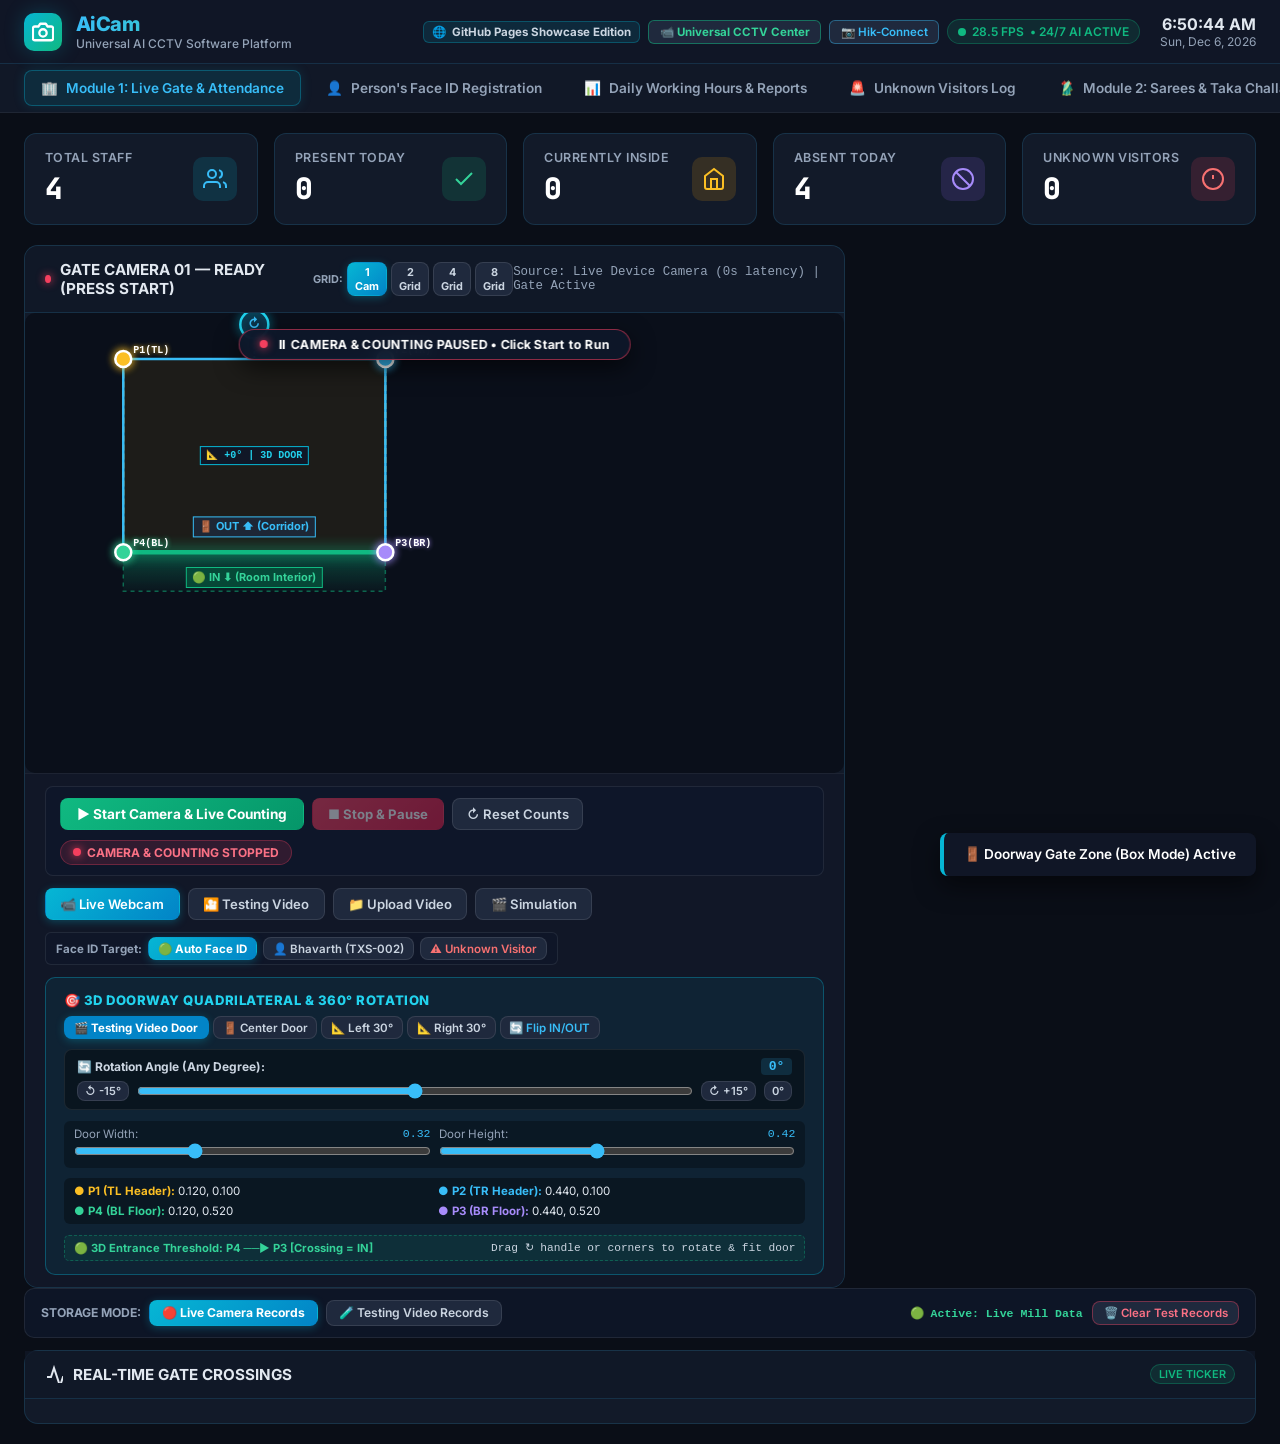
==== index.html @ 10a3b768 "feat: 360-degree rotation handle, degree slider, dimension controls, and 3D entrance perspective car" ====
<!DOCTYPE html>
<html lang="en">
<head>
  <meta charset="UTF-8">
  <meta name="viewport" content="width=device-width, initial-scale=1.0">
  <title>AiCam - Universal AI CCTV Software Platform</title>
  <link rel="preconnect" href="https://fonts.googleapis.com">
  <link rel="preconnect" href="https://fonts.gstatic.com" crossorigin>
  <link href="https://fonts.googleapis.com/css2?family=Inter:wght@400;500;600;700;800&family=JetBrains+Mono:wght@500;700&display=swap" rel="stylesheet">
  <link rel="stylesheet" href="./css/style.css?v=21.0">
</head>
<body>

  <!-- Printable Report Header (Visible only when printing) -->
  <div class="print-header">
    <h1 style="font-size: 1.6rem; font-weight: 800; letter-spacing: -0.02em;">AiCam - OFFICIAL ATTENDANCE REPORT</h1>
    <p style="font-size: 0.9rem; color: #555; margin-top: 4px;">Gate 01 Attendance & Hours Log | Date: <span id="printReportDate">Today</span> | Generated Automatically by AI Camera System</p>
    <hr style="margin: 12px 0; border: 0; border-top: 2px solid #000;">
  </div>

  <!-- Top Navigation Bar -->
  <header class="navbar">
    <div class="brand">
      <div class="brand-icon">
        <svg viewBox="0 0 24 24" fill="none" stroke-width="2.5" stroke-linecap="round" stroke-linejoin="round">
          <path d="M23 19a2 2 0 0 1-2 2H3a2 2 0 0 1-2-2V8a2 2 0 0 1 2-2h4l2-3h6l2 3h4a2 2 0 0 1 2 2z"></path>
          <circle cx="12" cy="13" r="4"></circle>
        </svg>
      </div>
      <div class="brand-text">
        <h1>AiCam</h1>
        <p>Universal AI CCTV Software Platform</p>
      </div>
    </div>

    <div class="nav-status">
      <div style="display: flex; gap: 0.5rem; align-items: center; flex-wrap: wrap;">
        <span id="navConnPill" style="background: rgba(6,182,212,0.12); border: 1px solid rgba(6,182,212,0.3); color: #cbd5e1; font-size: 0.72rem; font-weight: 600; padding: 3px 8px; border-radius: 6px; font-family: monospace;" title="Connection status">
          🌐 <strong>GitHub Pages Showcase Edition</strong>
        </span>
                <button class="btn btn-secondary" onclick="openUniversalCameraModal()" style="padding: 0.25rem 0.65rem; font-size: 0.72rem; border-radius: 6px; border: 1px solid rgba(16,185,129,0.5); color: #34d399; font-weight: 700;">📹 Universal CCTV Center</button>
        <button class="btn btn-secondary" onclick="openHikConnectModal()" style="padding: 0.25rem 0.65rem; font-size: 0.72rem; border-radius: 6px; border: 1px solid rgba(56,189,248,0.4); color: #38bdf8;">📷 Hik-Connect</button>
        <button id="btnConnectLiveBackend" class="btn btn-secondary" style="display: none; padding: 0.25rem 0.65rem; font-size: 0.72rem; border-radius: 6px; border: 1px solid rgba(56,189,248,0.4); color: #38bdf8;" onclick="promptBackendUrl()">
          📡 Connect Live Cloud Cam
        </button>
        <div class="badge-live">
          <span class="pulse-dot"></span>
          <span id="liveFps">28.5 FPS</span> • 24/7 AI ACTIVE
        </div>
      </div>
      <div class="time-box">
        <div class="time" id="liveTime">--:--:-- --</div>
        <div class="date" id="liveDate">Loading date...</div>
      </div>
    </div>
  </header>

  <!-- Modular Navigation Tab Bar -->
  <nav class="tab-bar">
    <button class="tab-btn active" data-tab="attendance">
      <span>🏢</span> Module 1: Live Gate & Attendance
    </button>
    <button class="tab-btn" data-tab="staff">
      <span>👤</span> Person's Face ID Registration
    </button>
    <button class="tab-btn" data-tab="reports">
      <span>📊</span> Daily Working Hours & Reports
    </button>
    <button class="tab-btn" data-tab="unknowns">
      <span>🚨</span> Unknown Visitors Log
      <span class="tab-badge" id="unknownsCountBadge" style="display: none;">0</span>
    </button>
    <button class="tab-btn" data-tab="module2">
      <span>🥻</span> Module 2: Sarees & Taka Challan Matching
    </button>
    <button class="tab-btn" data-tab="module3">
      <span>📦</span> Module 3: Yarn Boxes & Rapier Bimps
    </button>
  </nav>

  <!-- Main Content Layout -->
  <main class="main-content">

    <!-- Top KPI Performance Cards -->
    <section class="kpi-grid">
      <div class="kpi-card">
        <div class="kpi-info">
          <p>Total Staff</p>
          <h2 id="kpiTotalStaff">4</h2>
        </div>
        <div class="kpi-icon cyan">
          <svg width="24" height="24" fill="none" stroke="currentColor" stroke-width="2"><path d="M17 21v-2a4 4 0 0 0-4-4H5a4 4 0 0 0-4 4v2"></path><circle cx="9" cy="7" r="4"></circle><path d="M23 21v-2a4 4 0 0 0-3-3.87"></path><path d="M16 3.13a4 4 0 0 1 0 7.75"></path></svg>
        </div>
      </div>

      <div class="kpi-card">
        <div class="kpi-info">
          <p>Present Today</p>
          <h2 id="kpiPresentToday">0</h2>
        </div>
        <div class="kpi-icon emerald">
          <svg width="24" height="24" fill="none" stroke="currentColor" stroke-width="2"><polyline points="20 6 9 17 4 12"></polyline></svg>
        </div>
      </div>

      <div class="kpi-card">
        <div class="kpi-info">
          <p>Currently Inside</p>
          <h2 id="kpiCurrentlyInside">0</h2>
        </div>
        <div class="kpi-icon amber">
          <svg width="24" height="24" fill="none" stroke="currentColor" stroke-width="2"><path d="M3 9l9-7 9 7v11a2 2 0 0 1-2 2H5a2 2 0 0 1-2-2z"></path><polyline points="9 22 9 12 15 12 15 22"></polyline></svg>
        </div>
      </div>

      <div class="kpi-card">
        <div class="kpi-info">
          <p>Absent Today</p>
          <h2 id="kpiAbsentToday">4</h2>
        </div>
        <div class="kpi-icon violet">
          <svg width="24" height="24" fill="none" stroke="currentColor" stroke-width="2"><circle cx="12" cy="12" r="10"></circle><line x1="4.93" y1="4.93" x2="19.07" y2="19.07"></line></svg>
        </div>
      </div>

      <div class="kpi-card">
        <div class="kpi-info">
          <p>Unknown Visitors</p>
          <h2 id="kpiUnknownsToday">0</h2>
        </div>
        <div class="kpi-icon rose">
          <svg width="24" height="24" fill="none" stroke="currentColor" stroke-width="2"><circle cx="12" cy="12" r="10"></circle><line x1="12" y1="8" x2="12" y2="12"></line><line x1="12" y1="16" x2="12.01" y2="16"></line></svg>
        </div>
      </div>
    </section>

    <!-- PANE 1: Module 1 Live Attendance & Gate Video -->
    <div id="pane-attendance" class="tab-content-pane">
      <div class="camera-view-layout">
        
        <!-- Live Video Feed Container -->
        <div class="camera-card">
          <div class="card-header">
            <div class="card-title">
              <span id="cameraPulseDot" class="pulse-dot"></span>
              <span id="cameraCardHeaderTitle">GATE CAMERA 01 - REAL-TIME AI TRACKING FEED</span>
              <div style="display: flex; gap: 4px; align-items: center; margin-left: 0.5rem;">
                <span style="font-size: 0.68rem; color: #94a3b8; font-weight: 700;">GRID:</span>
                <button id="btnGrid1" class="btn btn-primary" style="padding: 2px 7px; font-size: 0.68rem; font-weight: 700;" onclick="setCameraGridView(1)">1 Cam</button>
                <button id="btnGrid2" class="btn btn-secondary" style="padding: 2px 7px; font-size: 0.68rem; font-weight: 700;" onclick="setCameraGridView(2)">2 Grid</button>
                <button id="btnGrid4" class="btn btn-secondary" style="padding: 2px 7px; font-size: 0.68rem; font-weight: 700;" onclick="setCameraGridView(4)">4 Grid</button>
                <button id="btnGrid8" class="btn btn-secondary" style="padding: 2px 7px; font-size: 0.68rem; font-weight: 700;" onclick="setCameraGridView(8)">8 Grid</button>
              </div>
            </div>
            <span id="sourceStatusText" style="font-size: 0.78rem; color: var(--text-muted); font-family: monospace;">
              Initializing camera source...
            </span>
          </div>

                    <!-- Video + Interactive Canvas Overlay -->
          <div id="videoWrapper" style="position: relative; width: 100%; aspect-ratio: 16/9; background: #0a0f1a; border-radius: 10px; overflow: hidden; user-select: none;">
            <!-- 1. Live Backend Stream (used when localhost:8000 or cloud tunnel is active) -->
            <img id="cameraStream"
                 src=""
                 alt="Live AI Camera Stream"
                 style="display: none; width: 100%; height: 100%; object-fit: contain; border-radius: 10px;" />

            <!-- 2. Real Video / Webcam Player (used on GitHub Pages or standalone browser mode with 0-sec delay) -->
            <video id="html5VideoPlayer"
                   src=""
                   playsinline
                   muted
                   crossorigin="anonymous"
                   style="display: block; width: 100%; height: 100%; object-fit: contain; border-radius: 10px;">
            </video>

            <!-- 3. Real Interactive Gate Line & Bounding Boxes Canvas Overlay -->
            <canvas id="gateLineCanvas"
                    style="position: absolute; top: 0; left: 0; width: 100%; height: 100%; border-radius: 10px; cursor: default; z-index: 10; display: block; pointer-events: auto;">
            </canvas>

            <!-- Standby Notification (Shows for 2 seconds then auto-fades) -->
            <div id="cameraStandbyOverlay" style="display: none; position: absolute; top: 16px; left: 50%; transform: translateX(-50%); z-index: 25; pointer-events: none; transition: opacity 0.4s ease-out; opacity: 0;">
              <div style="background: rgba(15,23,42,0.92); border: 1px solid rgba(244,63,94,0.55); border-radius: 30px; padding: 7px 20px; display: flex; align-items: center; gap: 8px; box-shadow: 0 8px 25px rgba(0,0,0,0.6); backdrop-filter: blur(8px); white-space: nowrap;">
                <span style="display: inline-block; width: 8px; height: 8px; border-radius: 50%; background: #f43f5e; box-shadow: 0 0 8px #f43f5e;"></span>
                <span style="color: #fff; font-size: 0.78rem; font-weight: 700; letter-spacing: 0.02em;">&#9208; CAMERA &amp; COUNTING PAUSED &bull; Click Start to Run</span>
              </div>
            </div>

            <!-- Draw Mode Badge -->
            <div id="drawModeBadge" style="display: none; position: absolute; top: 10px; left: 50%; transform: translateX(-50%); z-index: 20; background: rgba(251,191,36,0.95); color: #000; font-size: 0.76rem; font-weight: 800; padding: 5px 14px; border-radius: 20px; pointer-events: none; white-space: nowrap;">
              &#9998; DRAW MODE: Drag anywhere on video to place gate line &mdash; Drag handles to resize
            </div>
          </div>

          <!-- Controls Bar -->
          <div class="cam-controls-bar" style="flex-direction: column; gap: 0.75rem; align-items: stretch; padding-top: 0.75rem;">

            <!-- Row 1: Primary Controls (Start / Stop / Reset / Status) -->
            <div style="display: flex; gap: 0.6rem; align-items: center; justify-content: space-between; flex-wrap: wrap; background: rgba(15,23,42,0.92); padding: 0.65rem 0.85rem; border-radius: 8px; border: 1px solid rgba(255,255,255,0.08);">
              <div style="display: flex; gap: 0.5rem; align-items: center; flex-wrap: wrap;">
                <button id="btnStartCounting" class="btn btn-emerald" style="padding: 0.45rem 1rem; font-weight: 700; font-size: 0.85rem;" onclick="startLiveCounting()">
                  &#9654; Start Camera &amp; Live Counting
                </button>
                <button id="btnStopCounting" class="btn btn-rose" style="padding: 0.45rem 0.95rem; font-weight: 700; font-size: 0.82rem;" onclick="stopLiveCounting()">
                  &#9632; Stop &amp; Pause
                </button>
                <button id="btnResetSessionCounts" class="btn btn-secondary" style="padding: 0.45rem 0.85rem; font-size: 0.82rem;" onclick="resetSessionCrossings()">
                  &#8635; Reset Counts
                </button>
              </div>

              <!-- Live Counting Status Badge -->
              <div id="countingStatusBadge" style="display: flex; align-items: center; gap: 6px; font-size: 0.75rem; font-weight: 700; color: #fb7185; background: rgba(244,63,94,0.15); border: 1px solid rgba(244,63,94,0.3); padding: 4px 12px; border-radius: 20px;">
                <span class="pulse-dot" id="statusDot" style="background: #f43f5e; box-shadow: 0 0 8px #f43f5e; animation: none;"></span>
                <span id="countingStatusText">CAMERA &amp; COUNTING STOPPED</span>
              </div>
            </div>

            <!-- Row 2: Clean Video Source + Target Selector -->
            <div style="display: flex; justify-content: space-between; align-items: center; flex-wrap: wrap; gap: 0.75rem;">

              <!-- Clean Source Selector (No repetition) -->
              <div class="source-selector" style="flex-wrap: wrap; margin: 0;">
                <button id="btnSrcWebcam" class="btn btn-primary" onclick="setVideoSource('webcam')">
                  &#128249; Live Webcam
                </button>
                <button id="btnSrcTestVideo" class="btn btn-secondary" onclick="setVideoSource('file')" title="Load testing video.mp4">
                  &#127910; Testing Video
                </button>
                <label for="videoFileInput" class="btn btn-secondary" style="margin: 0; cursor: pointer;">
                  &#128193; Upload Video
                </label>
                <input type="file" id="videoFileInput" accept="video/*" style="display: none;" />
                <button id="btnSrcSim" class="btn btn-secondary" onclick="runSimulatedGateEvent()" title="Run CCTV Simulation Pass & Capture Unknown Visitor">
                  &#127916; Simulation
                </button>
              </div>

              <!-- Biometric Target Selection -->
              <div style="display: flex; align-items: center; gap: 0.4rem; background: rgba(15,23,42,0.7); padding: 4px 10px; border-radius: 6px; border: 1px solid rgba(255,255,255,0.08);">
                <span style="font-size: 0.72rem; color: #94a3b8; font-weight: 700;">Face ID Target:</span>
                <button id="btnTargetAuto" class="btn btn-primary" style="padding: 0.22rem 0.55rem; font-size: 0.72rem; font-weight: 700;" onclick="setGatePersonTarget('auto')">&#128994; Auto Face ID</button>
                <button id="btnTargetStaff" class="btn btn-secondary" style="padding: 0.22rem 0.55rem; font-size: 0.72rem;" onclick="setGatePersonTarget('bhavarth')">&#128100; Bhavarth (TXS-002)</button>
                <button id="btnTargetUnknown" class="btn btn-secondary" style="padding: 0.22rem 0.55rem; font-size: 0.72rem; color: #f87171;" onclick="setGatePersonTarget('unknown')">&#9888;&#65039; Unknown Visitor</button>
              </div>

              <!-- Gate Geometry & Zone Editor Panel -->
              <div id="gateLinePanel" style="background: rgba(6,182,212,0.08); border: 1px solid rgba(6,182,212,0.35); border-radius: 10px; padding: 0.85rem 1.1rem; display: flex; flex-direction: column; gap: 0.65rem; min-width: 340px;">
                <div style="display: flex; align-items: center; justify-content: space-between; gap: 0.5rem; flex-wrap: wrap;">
                  <span style="font-size: 0.82rem; font-weight: 800; color: #22d3ee; text-transform: uppercase; letter-spacing: 0.04em;">🎯 3D Doorway Quadrilateral &amp; 360° Rotation</span>
                  <div style="display: flex; gap: 4px; flex-wrap: wrap;">
                    <button id="btnSnapTestVideoDoor" class="btn btn-primary" style="padding: 0.22rem 0.6rem; font-size: 0.72rem; font-weight: 700; background: #0284c7;" onclick="snapToTestingVideoDoor()" title="Aligns door quad perfectly with testing video doorway">🎬 Testing Video Door</button>
                    <button id="btnCenterDoor" class="btn btn-secondary" style="padding: 0.22rem 0.55rem; font-size: 0.72rem;" onclick="snapToCenterDoor()" title="Center door square">🚪 Center Door</button>
                    <button id="btnAngledLeftDoor" class="btn btn-secondary" style="padding: 0.22rem 0.55rem; font-size: 0.72rem;" onclick="snapToAngledDoor(-30)" title="30° Left Perspective">📐 Left 30°</button>
                    <button id="btnAngledRightDoor" class="btn btn-secondary" style="padding: 0.22rem 0.55rem; font-size: 0.72rem;" onclick="snapToAngledDoor(30)" title="30° Right Perspective">📐 Right 30°</button>
                    <button id="btnFlipDir" class="btn btn-secondary" style="padding: 0.22rem 0.55rem; font-size: 0.72rem; color: #38bdf8;" onclick="toggleFlipDirection()" title="Flip IN vs OUT direction">🔄 Flip IN/OUT</button>
                  </div>
                </div>

                <!-- 360° Rotation Angle Slider & Quick Angle Nudge -->
                <div style="background: rgba(0,0,0,0.4); padding: 8px 12px; border-radius: 8px; border: 1px solid rgba(255,255,255,0.08); display: flex; flex-direction: column; gap: 6px;">
                  <div style="display: flex; justify-content: space-between; align-items: center; font-size: 0.75rem;">
                    <span style="color: #cbd5e1; font-weight: 700;">🔄 Rotation Angle (Any Degree):</span>
                    <span id="doorAngleDegreeText" style="font-family: monospace; font-size: 0.82rem; font-weight: 800; color: #38bdf8; background: rgba(56,189,248,0.15); padding: 1px 8px; border-radius: 4px;">0°</span>
                  </div>
                  <div style="display: flex; align-items: center; gap: 8px;">
                    <button class="btn btn-secondary" style="padding: 2px 7px; font-size: 0.70rem;" onclick="nudgeDoorAngle(-15)" title="Rotate -15°">↺ -15°</button>
                    <input type="range" id="doorAngleSlider" min="-180" max="180" value="0" step="1" style="flex: 1; accent-color: #38bdf8; cursor: pointer;" oninput="onDoorAngleSliderChange(this.value)">
                    <button class="btn btn-secondary" style="padding: 2px 7px; font-size: 0.70rem;" onclick="nudgeDoorAngle(15)" title="Rotate +15°">↻ +15°</button>
                    <button class="btn btn-secondary" style="padding: 2px 7px; font-size: 0.70rem;" onclick="resetDoorAngle()" title="Reset to 0°">0°</button>
                  </div>
                </div>

                <!-- 3D Perspective Dimension Sliders (Width & Height) -->
                <div style="display: grid; grid-template-columns: 1fr 1fr; gap: 8px; background: rgba(0,0,0,0.3); padding: 6px 10px; border-radius: 6px; font-size: 0.72rem;">
                  <div>
                    <div style="display: flex; justify-content: space-between; color: #94a3b8; margin-bottom: 2px;">
                      <span>Door Width:</span>
                      <span id="doorWidthText" style="font-family: monospace; color: #38bdf8;">0.32</span>
                    </div>
                    <input type="range" id="doorWidthSlider" min="0.08" max="0.80" step="0.01" value="0.32" style="width: 100%; accent-color: #38bdf8;" oninput="onDoorDimensionChange('width', this.value)">
                  </div>
                  <div>
                    <div style="display: flex; justify-content: space-between; color: #94a3b8; margin-bottom: 2px;">
                      <span>Door Height:</span>
                      <span id="doorHeightText" style="font-family: monospace; color: #38bdf8;">0.42</span>
                    </div>
                    <input type="range" id="doorHeightSlider" min="0.08" max="0.85" step="0.01" value="0.42" style="width: 100%; accent-color: #38bdf8;" oninput="onDoorDimensionChange('height', this.value)">
                  </div>
                </div>

                <!-- 4 Editable Corners Display -->
                <div style="display: grid; grid-template-columns: 1fr 1fr; gap: 6px; font-size: 0.72rem; font-family: monospace; background: rgba(0,0,0,0.35); padding: 6px 10px; border-radius: 6px;">
                  <div><span style="color: #fbbf24; font-weight: 700;">● P1 (TL Header):</span> <span id="polyP1" style="color: #e2e8f0;">0.120, 0.100</span></div>
                  <div><span style="color: #38bdf8; font-weight: 700;">● P2 (TR Header):</span> <span id="polyP2" style="color: #e2e8f0;">0.440, 0.100</span></div>
                  <div><span style="color: #34d399; font-weight: 700;">● P4 (BL Floor):</span> <span id="polyP4" style="color: #e2e8f0;">0.120, 0.520</span></div>
                  <div><span style="color: #a78bfa; font-weight: 700;">● P3 (BR Floor):</span> <span id="polyP3" style="color: #e2e8f0;">0.440, 0.520</span></div>
                </div>

                <!-- 3D Direction & Threshold Indicator Note -->
                <div style="font-size: 0.70rem; color: #94a3b8; display: flex; justify-content: space-between; align-items: center; background: rgba(16,185,129,0.08); border: 1px dashed rgba(16,185,129,0.35); padding: 5px 9px; border-radius: 5px;">
                  <span id="thresholdStatusNote" style="color: #34d399; font-weight: 700;">🟢 3D Entrance Threshold: P4 ──▶ P3 [Crossing = IN]</span>
                  <span style="color: #cbd5e1; font-family: monospace;">Drag ↻ handle or corners to rotate &amp; fit door</span>
                </div>
              </div></div>

            </div>
          </div>
        </div>
        </div>

                <!-- Multi-Camera Responsive Grid (Shown when 2, 4, or 8 Grid selected) -->
        <div id="multiCameraGrid" style="display: none; grid-template-columns: repeat(auto-fit, minmax(280px, 1fr)); gap: 0.75rem; margin-bottom: 1rem;">
          <!-- Dynamically populated camera feed tiles -->
        </div>

        <!-- Live vs Testing Video Storage Mode Selector -->
        <div style="background: rgba(15,23,42,0.85); border: 1px solid rgba(255,255,255,0.08); border-radius: 10px; padding: 0.65rem 1rem; margin-bottom: 0.75rem; display: flex; justify-content: space-between; align-items: center; flex-wrap: wrap; gap: 0.6rem;">
          <div style="display: flex; gap: 0.5rem; align-items: center;">
            <span style="font-size: 0.76rem; font-weight: 700; color: #94a3b8; text-transform: uppercase;">Storage Mode:</span>
            <button id="btnViewLiveRecords" class="btn btn-primary" style="padding: 0.3rem 0.75rem; font-size: 0.76rem; font-weight: 700;" onclick="switchStorageMode('live')">
              🔴 Live Camera Records
            </button>
            <button id="btnViewTestRecords" class="btn btn-secondary" style="padding: 0.3rem 0.75rem; font-size: 0.76rem;" onclick="switchStorageMode('testing')">
              🧪 Testing Video Records
            </button>
          </div>
          <div style="display: flex; align-items: center; gap: 0.6rem;">
            <span id="storageModeBadge" style="font-size: 0.72rem; font-family: monospace; color: #34d399; font-weight: 700;">
              🟢 Active: Live Mill Data
            </span>
            <button id="btnClearTestRecordsBtn" class="btn btn-secondary" style="padding: 0.25rem 0.65rem; font-size: 0.72rem; border-color: rgba(244,63,94,0.4); color: #fb7185;" onclick="clearTestRecordsNow()">
              🗑️ Clear Test Records
            </button>
          </div>
        </div>

        <!-- Live Gate Events Ticker -->
        <div class="feed-card">
          <div class="card-header">
            <div class="card-title">
              <svg width="18" height="18" fill="none" stroke="currentColor" stroke-width="2"><polyline points="22 12 18 12 15 21 9 3 6 12 2 12"></polyline></svg>
              <span>REAL-TIME GATE CROSSINGS</span>
            </div>
            <span class="badge-live" style="font-size: 0.68rem; padding: 2px 8px;">LIVE TICKER</span>
          </div>

          <div class="feed-list" id="recentEventsList">
            <!-- Dynamically populated -->
          </div>
        </div>

      </div>
    </div>

    <!-- PANE 2: Staff & Face ID Registration -->
    <div id="pane-staff" class="tab-content-pane" style="display: none;">
      <div style="display: flex; justify-content: space-between; align-items: center; margin-bottom: 1.25rem; flex-wrap: wrap; gap: 0.75rem;">
        <div>
          <h2 style="font-size: 1.25rem; font-weight: 700; color: #fff;">Registered Persons & Face ID Database</h2>
          <p style="font-size: 0.82rem; color: var(--text-muted); margin-top: 2px;">
            AI Camera detects and identifies each worker automatically when they enter or leave through the gate.
          </p>
        </div>
        <div style="display: flex; gap: 0.6rem; align-items: center; flex-wrap: wrap;">
          <input type="text" id="staffSearchInput" class="form-control" placeholder="Search staff name or code..." style="padding: 0.45rem 0.75rem; width: 220px;" />
          <button id="btnClearTestData" class="btn btn-secondary" style="border-color: rgba(244, 63, 94, 0.4); color: #fb7185;">
            <span>🧹</span> Clear Raw/Test Data
          </button>
          <button id="btnOpenRegister" class="btn btn-primary" style="padding: 0.65rem 1.25rem; font-size: 0.9rem;">
            <span>➕</span> Register Person Face ID
          </button>
        </div>
      </div>

      <div id="staffGridContainer" style="display: grid; grid-template-columns: repeat(auto-fill, minmax(320px, 1fr)); gap: 1rem;">
        <!-- Dynamically loaded staff cards -->
      </div>
    </div>

    <!-- PANE 3: Daily Working Hours & Reports -->
    <div id="pane-reports" class="tab-content-pane" style="display: none;">
      <div class="card-header no-print" style="border-radius: 12px; margin-bottom: 1rem;">
        <div style="display: flex; align-items: center; gap: 0.75rem; flex-wrap: wrap;">
          <label style="font-size: 0.85rem; font-weight: 600; color: #cbd5e1;">Select Date:</label>
          <input type="date" id="reportDatePicker" class="form-control" style="padding: 0.4rem 0.75rem;" />
          <button id="btnFilterReport" class="btn btn-primary" style="padding: 0.4rem 0.85rem;">Filter Date</button>
          
          <input type="text" id="reportSearchInput" class="form-control" placeholder="Search by name, designation, code..." style="width: 240px; padding: 0.4rem 0.75rem;" />

          <select id="reportStaffFilter" class="form-control" style="padding: 0.4rem 0.75rem; width: 180px;" onchange="onReportFilterChange()">
            <option value="ALL">👤 All Staff Members</option>
            <option value="TXS-001">Milan Hidad (TXS-001)</option>
            <option value="TXS-002">Bhavarth Hapani (TXS-002)</option>
            <option value="TXS-003">Vishal Morya (TXS-003)</option>
            <option value="TXS-004">Mahesh Ratod (TXS-004)</option>
          </select>
          <select id="reportStatusFilter" class="form-control" style="padding: 0.4rem 0.75rem; width: 140px;" onchange="onReportFilterChange()">
            <option value="ALL">All Status</option>
            <option value="Working">🟢 Working</option>
            <option value="Outside">🚪 Outside Gate</option>
            <option value="Completed">✓ Completed</option>
          </select>
        </div>

        <div style="display: flex; gap: 0.6rem; align-items: center; flex-wrap: wrap;">
          <button id="btnExportReportCSV" class="btn btn-secondary" style="padding: 0.55rem 0.95rem;">
            <span>📥</span> Export CSV
          </button>
          <button id="btnPrintReport" class="btn btn-emerald" style="padding: 0.55rem 1.1rem;">
            <span>🖨️</span> Print Official Attendance Sheet
          </button>
        </div>
      </div>

      
      <!-- Source-Separated Attendance Selector -->
      <div style="display: flex; justify-content: space-between; align-items: center; background: rgba(15,23,42,0.7); padding: 0.65rem 1rem; border-radius: 10px; border: 1px solid rgba(255,255,255,0.08); margin-bottom: 1rem; flex-wrap: wrap; gap: 0.75rem;">
        <div style="display: flex; gap: 0.6rem; align-items: center;">
          <span style="font-size: 0.8rem; font-weight: 700; color: #94a3b8; text-transform: uppercase; letter-spacing: 0.03em;">Attendance Mode:</span>
          <button id="btnReportsViewLive" class="btn btn-primary" style="padding: 0.35rem 0.85rem; font-size: 0.78rem; font-weight: 700;" onclick="setReportsViewMode('live')">
            🎥 Live Camera Records
          </button>
          <button id="btnReportsViewTest" class="btn btn-secondary" style="padding: 0.35rem 0.85rem; font-size: 0.78rem;" onclick="setReportsViewMode('testing')">
            🎬 Testing Video Records
          </button>
        </div>
        <div id="reportSourceBanner" style="font-size: 0.78rem; font-family: monospace; color: #34d399; font-weight: 700; display: flex; align-items: center; gap: 6px;">
          <span>🟢 Displaying: <strong>Live Camera Stream Data (Counted from 0)</strong></span>
        </div>
      </div>

      <div class="table-container">
        <table class="data-table">
          <thead>
            <tr>
              <th>#</th>
              <th>Photo</th>
              <th>Staff Code</th>
              <th>Name</th>
              <th>Designation</th>
              <th>Date</th>
              <th>Gate In / Out Counts</th>
              <th>In Time</th>
              <th>Out Time</th>
              <th>Total Working Hours</th>
              <th>Status</th>
              <th>Line-by-Line Movement</th>
            </tr>
          </thead>
          <tbody id="attendanceTableBody">
            <!-- Dynamically populated -->
          </tbody>
        </table>
      </div>

      <!-- Line-by-Line Detailed Person Movement Audit Report -->
      <div id="personTimelineSection" style="display: none; margin-top: 1.5rem; background: rgba(15,23,42,0.9); border: 1px solid rgba(56,189,248,0.3); border-radius: 12px; padding: 1.25rem;">
        <div style="display: flex; justify-content: space-between; align-items: center; border-bottom: 1px solid rgba(255,255,255,0.1); padding-bottom: 0.85rem; margin-bottom: 1rem; flex-wrap: wrap; gap: 0.75rem;">
          <div style="display: flex; align-items: center; gap: 0.85rem;">
            <img id="timelineStaffPhoto" src="" class="staff-thumb" style="width: 48px; height: 48px; border-radius: 8px;" />
            <div>
              <h3 id="timelineStaffName" style="color: #fff; font-size: 1.1rem; font-weight: 700; margin: 0;">Staff Name</h3>
              <p id="timelineStaffMeta" style="color: var(--accent-cyan); font-size: 0.78rem; font-family: monospace; margin: 2px 0 0 0;">Code | Designation</p>
            </div>
          </div>
          <div style="display: flex; gap: 0.5rem; align-items: center;">
            <button class="btn btn-secondary btn-sm" onclick="printPersonAuditReport()">🖨️ Print Person Report</button>
            <button class="btn btn-secondary btn-sm" onclick="closePersonTimeline()">✕ Close Timeline</button>
          </div>
        </div>

        <div style="display: grid; grid-template-columns: repeat(auto-fit, minmax(140px, 1fr)); gap: 0.75rem; margin-bottom: 1.25rem;">
          <div style="background: rgba(0,0,0,0.3); padding: 8px 12px; border-radius: 8px; border-left: 3px solid #10b981;">
            <div style="font-size: 0.72rem; color: #94a3b8;">FIRST IN TIME</div>
            <div id="timelineFirstIn" style="font-size: 1rem; font-weight: 700; color: #34d399; font-family: monospace;">--:--</div>
          </div>
          <div style="background: rgba(0,0,0,0.3); padding: 8px 12px; border-radius: 8px; border-left: 3px solid #f59e0b;">
            <div style="font-size: 0.72rem; color: #94a3b8;">LAST OUT TIME</div>
            <div id="timelineLastOut" style="font-size: 1rem; font-weight: 700; color: #fbbf24; font-family: monospace;">--:--</div>
          </div>
          <div style="background: rgba(0,0,0,0.3); padding: 8px 12px; border-radius: 8px; border-left: 3px solid #06b6d4;">
            <div style="font-size: 0.72rem; color: #94a3b8;">TOTAL WORKING TIME</div>
            <div id="timelineTotalWork" style="font-size: 1rem; font-weight: 700; color: #38bdf8; font-family: monospace;">0h 0m</div>
          </div>
          <div style="background: rgba(0,0,0,0.3); padding: 8px 12px; border-radius: 8px; border-left: 3px solid #a855f7;">
            <div style="font-size: 0.72rem; color: #94a3b8;">TOTAL GATE CROSSINGS</div>
            <div id="timelineTotalPasses" style="font-size: 1rem; font-weight: 700; color: #c084fc; font-family: monospace;">0 times</div>
          </div>
        </div>

        <h4 style="font-size: 0.88rem; font-weight: 700; color: #e2e8f0; margin-bottom: 0.6rem;">📜 Line-by-Line Movement & Punch Log</h4>
        <div class="table-container" style="max-height: 320px; overflow-y: auto;">
          <table class="data-table">
            <thead>
              <tr>
                <th>Event #</th>
                <th>Time (Note Down)</th>
                <th>Movement Direction</th>
                <th>Camera Location</th>
                <th>Session Duration</th>
                <th>Cumulative Hours</th>
                <th>Biometric Status</th>
              </tr>
            </thead>
            <tbody id="personTimelineTableBody">
              <!-- Chronological lines -->
            </tbody>
          </table>
        </div>
      </div>

    </div>

    <!-- PANE 4: Unknown Visitors Log -->
    <div id="pane-unknowns" class="tab-content-pane" style="display: none;">
      <div style="display: flex; justify-content: space-between; align-items: center; margin-bottom: 1.25rem; flex-wrap: wrap; gap: 0.75rem;">
        <div>
          <h2 style="font-size: 1.25rem; font-weight: 700; color: #fff;">Unregistered / Unknown Visitors (Daily Date Folders)</h2>
          <p style="font-size: 0.82rem; color: var(--text-muted); margin-top: 2px;">
            AI Camera saves unknown faces in daily date folders (<code>/data/unknown_snapshots/YYYY-MM-DD/</code>).
          </p>
        </div>
        <div style="display: flex; gap: 0.6rem; align-items: center; flex-wrap: wrap;">
          <input type="date" id="unknownDatePicker" class="form-control" style="padding: 0.4rem 0.75rem;" />
          <button id="btnFilterUnknowns" class="btn btn-primary" style="padding: 0.45rem 0.85rem;" onclick="filterUnknownsByDate()">
            <span>🔍</span> Filter Folder
          </button>
          <button id="btnClearDateUnknowns" class="btn btn-secondary" style="padding: 0.45rem 0.85rem; border-color: rgba(244,63,94,0.4); color: #fb7185;" onclick="deleteAllUnknownsForDate()">
            <span>📅</span> Delete for This Date
          </button>
          <button id="btnDeleteAllUnknownsTotal" class="btn btn-rose" style="padding: 0.45rem 0.85rem; font-weight: 700;" onclick="deleteAllUnknownsCompletely()">
            <span>💥</span> Delete ALL Unknowns (All Dates)
          </button>
        </div>
      </div>

      <div id="unknownsGallery" class="snapshots-grid">
        <!-- Dynamically loaded unknown visitor photos -->
      </div>
    </div>

    <!-- PANE 5: Module 2 Sarees & Taka Bunch Counter -->
    <div id="pane-module2" class="tab-content-pane" style="display: none;">
      <div style="display: grid; grid-template-columns: 1fr 2fr; gap: 1.25rem;">
        
        <!-- Challan Verification Form -->
        <div class="camera-card" style="padding: 1.25rem;">
          <h3 style="font-size: 1.05rem; font-weight: 700; color: #fff; margin-bottom: 0.5rem;">Saree & Taka Delivery Challan Verification</h3>
          <p style="font-size: 0.78rem; color: var(--text-muted); margin-bottom: 1rem;">
            Delivery boys bring raw taka bunches (20-40m rolls, 1-10 at a time) or finished sarees with a bill challan. Count under camera and verify before signing!
          </p>

          <form id="sareeTakaForm" style="display: flex; flex-direction: column; gap: 0.85rem;">
            <div class="form-group">
              <label>Delivery Challan No.</label>
              <input type="text" id="m2ChallanNo" class="form-control" placeholder="e.g. CH-2026-8812" required />
            </div>

            <div class="form-group">
              <label>Party / Mill Name</label>
              <input type="text" id="m2PartyName" class="form-control" placeholder="e.g. Shri Balaji Fabrics / Surat Mill" required />
            </div>

            <div class="form-group">
              <label>Delivery Person / Boy Name</label>
              <input type="text" id="m2DeliveryBoy" class="form-control" placeholder="e.g. Suresh Kumar" required />
            </div>

            <div class="form-group">
              <label>Product Type</label>
              <select id="m2ProductType" class="form-control">
                <option value="Raw Taka Bunch (20-40m)">Raw Taka Bunch (20-40 meters bunched)</option>
                <option value="Finished Saree (Butta Cutting)">Finished Saree (Butta Cutting)</option>
                <option value="Finished Saree (Border Cutting)">Finished Saree (Border Cutting)</option>
                <option value="Mill Processed Sarees">Mill Processed Sarees</option>
              </select>
            </div>

            <div style="display: grid; grid-template-columns: 1fr 1fr; gap: 0.75rem;">
              <div class="form-group">
                <label>Challan Quantity (Pcs)</label>
                <input type="number" id="m2ExpectedQty" class="form-control" placeholder="e.g. 40" required />
              </div>
              <div class="form-group">
                <label>AI Counted Qty (Pcs)</label>
                <input type="number" id="m2CountedQty" class="form-control" placeholder="e.g. 40" required />
              </div>
            </div>

            <div class="form-group">
              <label>Signed By (Authorised Staff)</label>
              <input type="text" id="m2SignedBy" class="form-control" placeholder="e.g. Ramesh Patel (Master)" />
            </div>

            <div class="form-group">
              <label>Remarks / Notes</label>
              <input type="text" id="m2Notes" class="form-control" placeholder="Condition of bundles, mill batch..." />
            </div>

            <button type="submit" class="btn btn-primary" style="margin-top: 0.5rem; justify-content: center; padding: 0.7rem;">
              Verify Match & Sign Challan
            </button>
          </form>
        </div>

        <!-- Challan History Table -->
        <div class="table-container" style="margin-top: 0;">
          <div class="card-header">
            <span class="card-title">DELIVERY CHALLAN & SAREE BATCH RECORDS</span>
          </div>
          <table class="data-table">
            <thead>
              <tr>
                <th>#</th>
                <th>Challan No.</th>
                <th>Party Name</th>
                <th>Delivery Boy</th>
                <th>Product Type</th>
                <th>Challan Qty</th>
                <th>AI Count</th>
                <th>Difference</th>
                <th>Status</th>
              </tr>
            </thead>
            <tbody id="module2TableBody">
              <!-- Dynamically populated -->
            </tbody>
          </table>
        </div>

      </div>
    </div>

    <!-- PANE 6: Module 3 Yarn Boxes & Rapier Bimps -->
    <div id="pane-module3" class="tab-content-pane" style="display: none;">
      <div style="display: grid; grid-template-columns: 1fr 2fr; gap: 1.25rem;">
        
        <!-- Inventory Actions & Lock Display -->
        <div class="camera-card" style="padding: 1.25rem;">
          <h3 style="font-size: 1.05rem; font-weight: 700; color: #fff; margin-bottom: 0.5rem;">Yarn Boxes & Rapier Bimp Movement</h3>
          <p style="font-size: 0.78rem; color: var(--text-muted); margin-bottom: 1rem;">
            Automatic in/out counting for yarn carton boxes, rapier machine beams (bimps), and zari spools.
          </p>

          <div style="background: rgba(16, 185, 129, 0.1); border: 1px solid rgba(16, 185, 129, 0.3); border-radius: 8px; padding: 0.85rem; margin-bottom: 1.25rem;">
            <div style="display: flex; align-items: center; gap: 0.5rem; color: var(--accent-emerald); font-weight: 700; font-size: 0.85rem;">
              <span>🔒</span> Anti-Double-Count Lock: ACTIVE
            </div>
            <p style="font-size: 0.75rem; color: #cbd5e1; margin-top: 4px;">
              System locks each object token for 10 seconds to ensure the same box or beam is never counted twice.
            </p>
          </div>

          <div style="display: flex; flex-direction: column; gap: 0.85rem;">
            <label style="font-size: 0.8rem; font-weight: 600; color: #cbd5e1;">Quick Gate Action Triggers:</label>
            <div style="display: grid; grid-template-columns: 1fr 1fr; gap: 0.6rem;">
              <button id="btnCountBoxIn" class="btn btn-emerald" style="justify-content: center; padding: 0.65rem;">
                📦 Yarn Box IN
              </button>
              <button id="btnCountBoxOut" class="btn btn-secondary" style="justify-content: center; padding: 0.65rem;">
                📦 Yarn Box OUT
              </button>
            </div>

            <div style="display: grid; grid-template-columns: 1fr 1fr; gap: 0.6rem;">
              <button id="btnCountBimpIn" class="btn btn-emerald" style="justify-content: center; padding: 0.65rem;">
                ⚙️ Rapier Bimp IN
              </button>
              <button id="btnCountBimpOut" class="btn btn-secondary" style="justify-content: center; padding: 0.65rem;">
                ⚙️ Rapier Bimp OUT
              </button>
            </div>
          </div>
        </div>

        <!-- Inventory Log Table -->
        <div class="table-container" style="margin-top: 0;">
          <div class="card-header">
            <span class="card-title">INVENTORY MOVEMENT LOG (ANTI-DOUBLE COUNT PROTECTED)</span>
          </div>
          <table class="data-table">
            <thead>
              <tr>
                <th>#</th>
                <th>Timestamp</th>
                <th>Material Type</th>
                <th>Direction</th>
                <th>Count Qty</th>
                <th>Anti-Double Lock Token</th>
              </tr>
            </thead>
            <tbody id="module3TableBody">
              <!-- Dynamically populated -->
            </tbody>
          </table>
        </div>

      </div>
    </div>

  </main>

  <!-- MODAL: Staff & Face ID Registration -->
  <div id="registerStaffModal" class="modal-overlay" style="display: none;">
    <div class="modal-content">
      <div class="modal-header">
        <h3 style="font-size: 1.05rem; font-weight: 700; color: #fff;">Register Staff / Worker for 24/7 Face ID</h3>
        <button id="btnCloseRegister" style="background: none; border: none; color: var(--text-muted); font-size: 1.25rem; cursor: pointer;">✕</button>
      </div>

      <form id="staffRegisterForm">
        <div class="modal-body">
          <div class="form-group">
            <label>1. Full Name of Staff / Worker *</label>
            <input type="text" id="regName" name="name" class="form-control" placeholder="e.g. Ramesh Patel / Prakash Parmar" required />
          </div>

          <div class="form-group">
            <label>2. Designation / Role (Type custom or select) *</label>
            <input type="text" list="designationList" name="designation" id="regDesignation" class="form-control" placeholder="Type or select role (e.g. Master, Weaver, Helper, Accountant...)" required />
            <datalist id="designationList">
              <option value="Master (Production Head)"></option>
              <option value="Weaver (Rapier Machine Operator)"></option>
              <option value="Helper / Worker"></option>
              <option value="Delivery Boy / Dispatcher"></option>
              <option value="Office Staff / Accountant"></option>
              <option value="Quality Checker (Folding)"></option>
              <option value="Mill Manager"></option>
              <option value="Supervisor"></option>
              <option value="Saree Cutting Master"></option>
              <option value="Mill Packing Staff"></option>
              <option value="Maintenance Technician"></option>
            </datalist>
          </div>

          <div class="form-group">
            <label>3. Face ID / Staff Code *</label>
            <input type="text" id="regFaceId" name="face_id" class="form-control" placeholder="e.g. FC-TXS-101" required />
          </div>

          <div class="form-group">
            <label>4. Face Capture *</label>
            <div style="display: flex; gap: 0.5rem; margin-bottom: 0.5rem; flex-wrap: wrap;">
              <button type="button" id="btnSnapLiveCamera" class="btn btn-emerald" style="flex: 1; justify-content: center; min-width: 170px;">
                📸 Grab Live AI Camera Face
              </button>
              <label for="regPhotoFile" class="btn btn-secondary" style="flex: 1; justify-content: center; cursor: pointer; margin: 0; min-width: 130px;">
                📁 Upload Photo File
              </label>
              <input type="file" id="regPhotoFile" name="photo" accept="image/*" style="display: none;" />
              <button type="button" id="btnSnapWebcam" class="btn btn-secondary" style="flex: 1; justify-content: center; min-width: 130px;">
                📷 Browser Webcam
              </button>
            </div>

            <!-- Webcam Live Preview -->
            <video id="regWebcamVideo" autoplay playsinline style="width: 100%; height: 200px; object-fit: cover; border-radius: 8px; display: none; background: #000;"></video>
            
            <!-- Snapshot Preview -->
            <img id="regPhotoPreview" style="width: 100%; max-height: 200px; object-fit: contain; border-radius: 8px; display: none; border: 1px solid var(--border-color);" />
            <input type="hidden" id="regPhotoBase64" name="photo_base64" />
            <input type="hidden" id="regPhotoUrl" name="photo_url" />
          </div>
        </div>

        <div style="padding: 1rem 1.4rem; background: rgba(17, 24, 39, 0.9); border-top: 1px solid var(--border-color); display: flex; justify-content: flex-end; gap: 0.75rem;">
          <button type="button" class="btn btn-secondary" onclick="document.getElementById('registerStaffModal').style.display='none'">Cancel</button>
          <button type="submit" id="btnSubmitRegister" class="btn btn-primary" style="padding: 0.6rem 1.4rem;">
            Verify Face & Register Staff
          </button>
        </div>
      </form>
    </div>
  </div>

  <!-- MODAL: Edit Staff Member -->
  <div id="editStaffModal" class="modal-overlay" style="display: none;">
    <div class="modal-content">
      <div class="modal-header">
        <h3 style="font-size: 1.05rem; font-weight: 700; color: #fff;">Edit Staff / Worker Details</h3>
        <button id="btnCloseEditStaff" style="background: none; border: none; color: var(--text-muted); font-size: 1.25rem; cursor: pointer;">✕</button>
      </div>
      <form id="editStaffForm">
        <input type="hidden" id="editStaffId" name="staff_id" />
        <div class="modal-body">
          <div class="form-group">
            <label>Full Name of Staff / Worker *</label>
            <input type="text" id="editStaffName" name="name" class="form-control" required />
          </div>
          <div class="form-group">
            <label>Designation / Role (Editable) *</label>
            <input type="text" list="designationList" id="editStaffDesignation" name="designation" class="form-control" placeholder="Type or select role..." required />
          </div>
        </div>
        <div style="padding: 1rem 1.4rem; background: rgba(17, 24, 39, 0.9); border-top: 1px solid var(--border-color); display: flex; justify-content: flex-end; gap: 0.75rem;">
          <button type="button" class="btn btn-secondary" onclick="document.getElementById('editStaffModal').style.display='none'">Cancel</button>
          <button type="submit" class="btn btn-primary" style="padding: 0.6rem 1.4rem;">Save Changes</button>
        </div>
      </form>
    </div>
  
  <!-- HIKVISION & HIK-CONNECT CAMERA INTEGRATION MODAL -->
  <div id="hikConnectModal" class="lightbox-overlay" style="display: none;" onclick="closeHikConnectModal(event)">
    <div class="lightbox-content" style="max-width: 740px; height: auto; max-height: 90vh;" onclick="event.stopPropagation()">
      <div class="lightbox-header">
        <div style="display: flex; align-items: center; gap: 10px;">
          <span style="background: #10b981; color: #000; font-size: 0.72rem; font-weight: 800; padding: 2px 8px; border-radius: 4px;">HIK-CONNECT &amp; RTSP</span>
          <h3 style="font-size: 1rem; font-weight: 700; color: #fff; margin: 0;">Connect Office CCTV / Hik-Connect Camera</h3>
        </div>
        <button class="lightbox-close-btn" onclick="closeHikConnectModal()" title="Close">✕</button>
      </div>

      <div style="padding: 1.5rem; overflow-y: auto; display: flex; flex-direction: column; gap: 1.15rem;">
        <div style="background: rgba(16,185,129,0.08); border: 1px solid rgba(16,185,129,0.3); border-radius: 10px; padding: 1rem;">
          <h4 style="color: #34d399; font-size: 0.92rem; margin: 0 0 0.5rem 0; display: flex; align-items: center; gap: 6px;">
            📱 Step-by-Step Guide for Hik-Connect Mobile App
          </h4>
          <ol style="margin: 0; padding-left: 1.25rem; font-size: 0.82rem; color: #cbd5e1; line-height: 1.6;">
            <li>Open the <strong>Hik-Connect</strong> app on your mobile phone.</li>
            <li>Tap your office gate camera &gt; Tap the <strong>⚙️ Settings</strong> icon.</li>
            <li>Go to <strong>Device Information</strong> &gt; note the <strong>IP Address</strong> (e.g. <code>192.168.1.130</code>).</li>
            <li>Under <strong>Device Settings</strong>, ensure <strong>Video Encryption</strong> is turned <strong>OFF</strong> (or use your 6-letter camera verification code from the camera label as password).</li>
            <li>Click <strong>Connect Office Camera</strong> below to stream live video into AiCam.</li>
          </ol>
        </div>

        <div style="display: grid; grid-template-columns: 2fr 1fr; gap: 0.85rem;">
          <div class="form-group" style="margin: 0;">
            <label style="font-size: 0.82rem; font-weight: 700; color: #f8fafc; margin-bottom: 0.35rem; display: block;">
              Camera / NVR IP Address:
            </label>
            <input type="text" id="hikIp" class="form-control" value="192.168.1.130" placeholder="e.g. 192.168.1.130" oninput="updateHikPreviewUrl()" />
          </div>
          <div class="form-group" style="margin: 0;">
            <label style="font-size: 0.82rem; font-weight: 700; color: #f8fafc; margin-bottom: 0.35rem; display: block;">
              Username:
            </label>
            <input type="text" id="hikUser" class="form-control" value="admin" placeholder="admin" oninput="updateHikPreviewUrl()" />
          </div>
        </div>

        <div style="display: grid; grid-template-columns: 1fr 1fr; gap: 0.85rem;">
          <div class="form-group" style="margin: 0;">
            <label style="font-size: 0.82rem; font-weight: 700; color: #f8fafc; margin-bottom: 0.35rem; display: block;">
              Password / Verification Code:
            </label>
            <input type="password" id="hikPass" class="form-control" placeholder="Camera Password or 6-letter code" oninput="updateHikPreviewUrl()" />
          </div>
          <div class="form-group" style="margin: 0;">
            <label style="font-size: 0.82rem; font-weight: 700; color: #f8fafc; margin-bottom: 0.35rem; display: block;">
              AI Stream Channel:
            </label>
            <select id="hikChannel" class="form-control" onchange="updateHikPreviewUrl()">
              <option value="102" selected>Channel 102 (Fast AI Substream - 0s delay)</option>
              <option value="101">Channel 101 (Main Stream 4K HD)</option>
            </select>
          </div>
        </div>

        <div class="form-group" style="margin: 0;">
          <label style="font-size: 0.82rem; font-weight: 700; color: #94a3b8; margin-bottom: 0.35rem; display: block;">
            Generated RTSP Stream URL:
          </label>
          <input type="text" id="hikvisionRtspUrl" class="form-control"
                 value="rtsp://admin:admin12345@192.168.1.130:554/Streaming/Channels/102"
                 style="font-family: monospace; font-size: 0.82rem; padding: 0.55rem 0.75rem; background: rgba(0,0,0,0.4);" />
        </div>
      </div>

      <div class="lightbox-footer" style="justify-content: flex-end; gap: 0.75rem;">
        <button class="btn btn-secondary" onclick="closeHikConnectModal()">Cancel</button>
        <button class="btn btn-emerald" style="font-weight: 700; padding: 0.55rem 1.25rem;" onclick="connectHikvisionStream()">
          ⚡ Connect Office Camera to Cloud AI Now
        </button>
      </div>
    </div>
  </div>

  <!-- FULLSCREEN IN-PAGE IMAGE LIGHTBOX MODAL (Zero new tabs, ultra-crisp 4K display) -->
  <div id="imageLightboxModal" class="lightbox-overlay" style="display: none;" onclick="closeImageLightbox(event)">
    <div class="lightbox-content" onclick="event.stopPropagation()">
      <div class="lightbox-header">
        <div style="display: flex; align-items: center; gap: 8px;">
          <span style="background: #f43f5e; color: #fff; font-size: 0.72rem; font-weight: 700; padding: 2px 8px; border-radius: 4px;">4K SECURITY SNAPSHOT</span>
          <h3 id="lightboxTitle" style="font-size: 0.95rem; font-weight: 700; color: #fff; margin: 0;">⚠️ UNREGISTERED VISITOR DETAILS</h3>
        </div>
                <div style="display: flex; gap: 6px; align-items: center; margin-left: auto; margin-right: 12px;">
            <button id="btnZoomIn" class="btn btn-secondary btn-sm" onclick="zoomInLightbox()" style="padding: 2px 8px; font-size: 0.8rem;" title="Zoom In (+)">➕ Zoom In</button>
            <button id="btnZoomOut" class="btn btn-secondary btn-sm" onclick="zoomOutLightbox()" style="padding: 2px 8px; font-size: 0.8rem;" title="Zoom Out (-)">➖ Zoom Out</button>
            <button id="btnZoomReset" class="btn btn-secondary btn-sm" onclick="resetLightboxZoom()" style="padding: 2px 8px; font-size: 0.8rem;" title="Reset Zoom">🔄 Reset</button>
            <button id="btnFullscreenModal" class="btn btn-emerald btn-sm" onclick="toggleFullscreenLightbox()" style="padding: 2px 10px; font-size: 0.8rem; font-weight: 700;" title="Full Screen (⛶)">⛶ Fullscreen</button>
          </div>
          <button class="lightbox-close-btn" onclick="closeImageLightbox()" title="Close (Esc)">✕</button>
      </div>

      <div class="lightbox-img-wrapper">
        <img id="lightboxImage" src="" alt="4K Security Snapshot" />
      </div>

      <div class="lightbox-footer">
        <div class="lightbox-meta">
          <div style="font-size: 0.85rem; font-weight: 700; color: #f8fafc;" id="lightboxDateTime">Date: -- | Time: --</div>
          <div style="font-size: 0.75rem; color: #94a3b8;" id="lightboxSubtext">Camera: Gate Cam 01 | Optical Quality: High-Definition Ultra-Clear</div>
        </div>
        <div class="lightbox-actions" style="display: flex; gap: 0.6rem; align-items: center; flex-wrap: wrap;">
          <button id="btnLightboxToggleView" class="btn btn-secondary" style="font-size: 0.78rem; padding: 0.45rem 0.85rem;" onclick="toggleLightboxFullView()">
            <span>🔍</span> <span id="lightboxToggleText">Show Full 4K Gate View</span>
          </button>
          <button id="btnLightboxRegister" class="btn btn-primary" style="font-size: 0.78rem; padding: 0.45rem 0.95rem;" onclick="registerFromLightbox()">
            <span>➕</span> Register as Staff
          </button>
          <button id="btnLightboxDelete" class="btn btn-rose" style="font-size: 0.78rem; padding: 0.45rem 0.85rem;" onclick="deleteFromLightbox()">
            <span>🗑️</span> Delete Snapshot
          </button>
        </div>
      </div>
    </div>
  </div>

  

  


  <!-- MODAL: Universal CCTV Camera Integration Center (Hikvision, Dahua, CP Plus, Uniview, Generic RTSP, ONVIF) -->
  <div id="universalCameraModal" class="modal-overlay" style="display: none;" onclick="closeUniversalCameraModal(event)">
    <div class="modal-content" style="max-width: 780px;" onclick="event.stopPropagation()">
      <div class="modal-header">
        <div style="display: flex; align-items: center; gap: 8px;">
          <span style="background: rgba(6,182,212,0.2); color: #22d3ee; border: 1px solid rgba(6,182,212,0.4); font-size: 0.72rem; font-weight: 700; padding: 2px 8px; border-radius: 4px;">UNIVERSAL CCTV ENGINE</span>
          <h3 style="font-size: 1.05rem; font-weight: 700; color: #fff; margin: 0;">Universal Camera & DVR/NVR Integration</h3>
        </div>
        <button class="lightbox-close-btn" onclick="closeUniversalCameraModal()">✕</button>
      </div>

      <div class="modal-body" style="display: flex; flex-direction: column; gap: 1rem; max-height: 75vh; overflow-y: auto;">
        
        <!-- Action Header: Discovery & Add -->
        <div style="display: flex; justify-content: space-between; align-items: center; background: rgba(15,23,42,0.85); padding: 0.65rem 0.85rem; border-radius: 8px; border: 1px solid rgba(255,255,255,0.08); flex-wrap: wrap; gap: 0.5rem;">
          <span style="font-size: 0.8rem; font-weight: 700; color: #cbd5e1;">Add Camera / NVR Channel:</span>
          <div style="display: flex; gap: 0.5rem; align-items: center;">
            <button class="btn btn-secondary" style="font-size: 0.74rem; padding: 0.35rem 0.75rem; border-color: rgba(56,189,248,0.5); color: #38bdf8;" onclick="discoverOnvifDevices()">
              <span>🔍</span> Scan Local ONVIF Devices
            </button>
            <button class="btn btn-secondary" style="font-size: 0.74rem; padding: 0.35rem 0.75rem;" onclick="resetCameraForm()">
              <span>➕</span> Clear Form
            </button>
          </div>
        </div>

        <!-- Camera Registration Form -->
        <form id="cameraConfigForm" onsubmit="event.preventDefault(); saveNewCamera();" style="display: flex; flex-direction: column; gap: 0.75rem; background: rgba(30,41,59,0.5); padding: 0.85rem; border-radius: 8px; border: 1px solid rgba(255,255,255,0.06);">
          <div style="display: grid; grid-template-columns: 2fr 1fr 1fr; gap: 0.75rem;">
            <div class="form-group" style="margin: 0;">
              <label style="font-size: 0.75rem; font-weight: 700; color: #94a3b8; display: block; margin-bottom: 3px;">Camera Name *</label>
              <input type="text" id="camInputName" class="form-control" placeholder="e.g. Office Glass Door / Main Entrance NVR Ch 1" required />
            </div>
            <div class="form-group" style="margin: 0;">
              <label style="font-size: 0.75rem; font-weight: 700; color: #94a3b8; display: block; margin-bottom: 3px;">Brand / Protocol *</label>
              <select id="camInputBrand" class="form-control" onchange="onCameraBrandChange()">
                <option value="hikvision" selected>Hikvision (DVR/NVR/IP)</option>
                <option value="dahua">Dahua (DVR/NVR)</option>
                <option value="cpplus">CP Plus (DVR/NVR)</option>
                <option value="uniview">Uniview (UNV)</option>
                <option value="generic_rtsp">Generic RTSP IP Cam</option>
                <option value="onvif">ONVIF IP Camera</option>
                <option value="webcam">USB / Laptop Webcam</option>
              </select>
            </div>
            <div class="form-group" style="margin: 0;">
              <label style="font-size: 0.75rem; font-weight: 700; color: #94a3b8; display: block; margin-bottom: 3px;">Assigned Module</label>
              <select id="camInputModule" class="form-control">
                <option value="attendance" selected>Module 1: Attendance</option>
                <option value="counting">Module 2: Product Counting</option>
                <option value="both">Both Modules</option>
              </select>
            </div>
          </div>

          <div style="display: grid; grid-template-columns: 2fr 1fr 1fr 1fr; gap: 0.75rem;" id="camNetworkFields">
            <div class="form-group" style="margin: 0;">
              <label style="font-size: 0.75rem; font-weight: 700; color: #94a3b8; display: block; margin-bottom: 3px;">IP Address / Hostname *</label>
              <input type="text" id="camInputIp" class="form-control" placeholder="e.g. 192.168.1.130" value="192.168.1.130" />
            </div>
            <div class="form-group" style="margin: 0;">
              <label style="font-size: 0.75rem; font-weight: 700; color: #94a3b8; display: block; margin-bottom: 3px;">RTSP Port</label>
              <input type="number" id="camInputPort" class="form-control" value="554" />
            </div>
            <div class="form-group" style="margin: 0;">
              <label style="font-size: 0.75rem; font-weight: 700; color: #94a3b8; display: block; margin-bottom: 3px;">Channel No.</label>
              <input type="number" id="camInputChannel" class="form-control" value="1" min="1" max="64" />
            </div>
            <div class="form-group" style="margin: 0;">
              <label style="font-size: 0.75rem; font-weight: 700; color: #94a3b8; display: block; margin-bottom: 3px;">Stream Quality</label>
              <select id="camInputQuality" class="form-control">
                <option value="sub" selected>Sub-Stream (Fast AI)</option>
                <option value="main">Main-Stream (HD)</option>
              </select>
            </div>
          </div>

          <div style="display: grid; grid-template-columns: 1fr 1fr 2fr; gap: 0.75rem;" id="camAuthFields">
            <div class="form-group" style="margin: 0;">
              <label style="font-size: 0.75rem; font-weight: 700; color: #94a3b8; display: block; margin-bottom: 3px;">Username</label>
              <input type="text" id="camInputUser" class="form-control" placeholder="admin" value="admin" />
            </div>
            <div class="form-group" style="margin: 0;">
              <label style="font-size: 0.75rem; font-weight: 700; color: #94a3b8; display: block; margin-bottom: 3px;">Password / Code</label>
              <input type="password" id="camInputPass" class="form-control" placeholder="Camera Password" />
            </div>
            <div class="form-group" style="margin: 0;">
              <label style="font-size: 0.75rem; font-weight: 700; color: #94a3b8; display: block; margin-bottom: 3px;">Custom RTSP Path (Optional)</label>
              <input type="text" id="camInputCustomPath" class="form-control" placeholder="e.g. /live/ch0 (leave empty for auto)" />
            </div>
          </div>

          <!-- Test Status Banner -->
          <div id="camTestResultBanner" style="display: none; padding: 6px 12px; border-radius: 6px; font-size: 0.75rem; font-family: monospace;"></div>

          <!-- Buttons -->
          <div style="display: flex; justify-content: flex-end; gap: 0.5rem; margin-top: 0.25rem;">
            <button type="button" class="btn btn-secondary" style="font-weight: 700; padding: 0.4rem 0.95rem;" onclick="testCameraConnectionLive()">
              ⚡ Test Connection
            </button>
            <button type="submit" class="btn btn-emerald" style="font-weight: 700; padding: 0.4rem 1.15rem;">
              💾 Save & Connect Camera
            </button>
          </div>
        </form>

        <!-- Discovered ONVIF list (if any) -->
        <div id="onvifDiscoverySection" style="display: none; background: rgba(6,182,212,0.08); border: 1px dashed rgba(6,182,212,0.3); border-radius: 8px; padding: 0.65rem 0.85rem;">
          <div style="font-size: 0.78rem; font-weight: 700; color: #22d3ee; margin-bottom: 0.4rem;">🌐 Discovered Network Cameras (Click to Pre-fill):</div>
          <div id="onvifDeviceList" style="display: flex; flex-direction: column; gap: 4px;"></div>
        </div>

        <!-- Registered Cameras List -->
        <div>
          <div style="font-size: 0.82rem; font-weight: 700; color: #f8fafc; margin-bottom: 0.5rem; display: flex; justify-content: space-between; align-items: center;">
            <span>Connected CCTV Cameras & Channels</span>
            <button class="btn btn-secondary" style="padding: 2px 8px; font-size: 0.70rem;" onclick="loadRegisteredCamerasList()">🔄 Refresh List</button>
          </div>
          <div id="registeredCamerasListContainer" style="display: flex; flex-direction: column; gap: 0.5rem;">
            <!-- Loaded dynamically -->
          </div>
        </div>

      </div>

      <div class="lightbox-footer" style="justify-content: flex-end;">
        <button class="btn btn-secondary" onclick="closeUniversalCameraModal()">Close Window</button>
      </div>
    </div>
  </div>

  <script src="./js/app.js?v=21.0"></script>
</body>
</html>
---- css/style.css ----
:root {
  --bg-primary: #0a0e17;
  --bg-secondary: #111827;
  --bg-tertiary: #1f293d;
  --bg-card: rgba(22, 31, 49, 0.75);
  --bg-card-hover: rgba(30, 41, 59, 0.9);
  --border-color: rgba(56, 189, 248, 0.15);
  --border-focus: #06b6d4;
  --text-main: #f1f5f9;
  --text-muted: #94a3b8;
  --accent-cyan: #06b6d4;
  --accent-emerald: #10b981;
  --accent-amber: #f59e0b;
  --accent-rose: #f43f5e;
  --accent-violet: #8b5cf6;
  --glow-cyan: 0 0 20px rgba(6, 182, 212, 0.25);
  --glow-emerald: 0 0 20px rgba(16, 185, 129, 0.25);
}

* {
  box-sizing: border-box;
  margin: 0;
  padding: 0;
  font-family: 'Inter', -apple-system, BlinkMacSystemFont, 'Segoe UI', Roboto, sans-serif;
}

body {
  background-color: var(--bg-primary);
  color: var(--text-main);
  min-height: 100vh;
  display: flex;
  flex-direction: column;
  overflow-x: hidden;
}

/* Scrollbar */
::-webkit-scrollbar {
  width: 6px;
  height: 6px;
}
::-webkit-scrollbar-track {
  background: var(--bg-primary);
}
::-webkit-scrollbar-thumb {
  background: var(--bg-tertiary);
  border-radius: 3px;
}
::-webkit-scrollbar-thumb:hover {
  background: var(--accent-cyan);
}

/* Top Navigation Bar */
.navbar {
  background: rgba(17, 24, 39, 0.95);
  backdrop-filter: blur(12px);
  border-bottom: 1px solid var(--border-color);
  padding: 0.75rem 1.5rem;
  display: flex;
  align-items: center;
  justify-content: space-between;
  position: sticky;
  top: 0;
  z-index: 100;
}

.brand {
  display: flex;
  align-items: center;
  gap: 0.85rem;
}

.brand-icon {
  width: 38px;
  height: 38px;
  background: linear-gradient(135deg, #06b6d4, #10b981);
  border-radius: 10px;
  display: flex;
  align-items: center;
  justify-content: center;
  box-shadow: var(--glow-cyan);
}

.brand-icon svg {
  width: 22px;
  height: 22px;
  stroke: #ffffff;
}

.brand-text h1 {
  font-size: 1.25rem;
  font-weight: 800;
  letter-spacing: -0.02em;
  background: linear-gradient(90deg, #38bdf8, #34d399);
  -webkit-background-clip: text;
  -webkit-text-fill-color: transparent;
}

.brand-text p {
  font-size: 0.75rem;
  color: var(--text-muted);
  font-weight: 500;
}

.nav-status {
  display: flex;
  align-items: center;
  gap: 1.25rem;
}

.badge-live {
  display: inline-flex;
  align-items: center;
  gap: 6px;
  padding: 4px 10px;
  background: rgba(16, 185, 129, 0.12);
  border: 1px solid rgba(16, 185, 129, 0.3);
  border-radius: 20px;
  font-size: 0.75rem;
  color: var(--accent-emerald);
  font-weight: 600;
}

.pulse-dot {
  width: 8px;
  height: 8px;
  background-color: var(--accent-emerald);
  border-radius: 50%;
  animation: pulse 1.8s infinite;
}

@keyframes pulse {
  0% { transform: scale(0.95); box-shadow: 0 0 0 0 rgba(16, 185, 129, 0.7); }
  70% { transform: scale(1.1); box-shadow: 0 0 0 8px rgba(16, 185, 129, 0); }
  100% { transform: scale(0.95); box-shadow: 0 0 0 0 rgba(16, 185, 129, 0); }
}

.time-box {
  text-align: right;
  font-family: 'JetBrains Mono', monospace;
}
.time-box .time {
  font-size: 1rem;
  font-weight: 700;
  color: #e2e8f0;
}
.time-box .date {
  font-size: 0.75rem;
  color: var(--text-muted);
}

/* Sub-header Navigation Tabs */
.tab-bar {
  background: var(--bg-secondary);
  border-bottom: 1px solid rgba(255, 255, 255, 0.06);
  padding: 0.4rem 1.5rem;
  display: flex;
  gap: 0.5rem;
  overflow-x: auto;
}

.tab-btn {
  display: flex;
  align-items: center;
  gap: 0.5rem;
  padding: 0.55rem 1rem;
  background: transparent;
  border: 1px solid transparent;
  color: var(--text-muted);
  border-radius: 8px;
  font-size: 0.85rem;
  font-weight: 600;
  cursor: pointer;
  transition: all 0.2s ease;
  white-space: nowrap;
}

.tab-btn:hover {
  color: #fff;
  background: var(--bg-tertiary);
}

.tab-btn.active {
  background: rgba(6, 182, 212, 0.12);
  border-color: rgba(6, 182, 212, 0.35);
  color: #38bdf8;
  box-shadow: 0 0 12px rgba(6, 182, 212, 0.15);
}

.tab-badge {
  background: rgba(244, 63, 94, 0.2);
  color: #fb7185;
  border: 1px solid rgba(244, 63, 94, 0.4);
  font-size: 0.7rem;
  padding: 1px 6px;
  border-radius: 10px;
}

/* Main Workspace */
.main-content {
  flex: 1;
  padding: 1.25rem 1.5rem;
  max-width: 1750px;
  margin: 0 auto;
  width: 100%;
}

/* KPI Stats Bar */
.kpi-grid {
  display: grid;
  grid-template-columns: repeat(auto-fit, minmax(210px, 1fr));
  gap: 1rem;
  margin-bottom: 1.25rem;
}

.kpi-card {
  background: var(--bg-card);
  border: 1px solid var(--border-color);
  border-radius: 12px;
  padding: 1rem 1.25rem;
  display: flex;
  align-items: center;
  justify-content: space-between;
  backdrop-filter: blur(8px);
  transition: transform 0.2s, border-color 0.2s;
}

.kpi-card:hover {
  transform: translateY(-2px);
  border-color: rgba(6, 182, 212, 0.4);
}

.kpi-info p {
  font-size: 0.78rem;
  color: var(--text-muted);
  text-transform: uppercase;
  font-weight: 600;
  letter-spacing: 0.04em;
}

.kpi-info h2 {
  font-size: 1.85rem;
  font-weight: 800;
  margin-top: 0.25rem;
  color: #fff;
  font-family: 'JetBrains Mono', monospace;
}

.kpi-icon {
  width: 44px;
  height: 44px;
  border-radius: 10px;
  display: flex;
  align-items: center;
  justify-content: center;
}

.kpi-icon.emerald { background: rgba(16, 185, 129, 0.15); color: #34d399; }
.kpi-icon.cyan { background: rgba(6, 182, 212, 0.15); color: #38bdf8; }
.kpi-icon.amber { background: rgba(245, 158, 11, 0.15); color: #fbbf24; }
.kpi-icon.rose { background: rgba(244, 63, 94, 0.15); color: #f87171; }
.kpi-icon.violet { background: rgba(139, 92, 246, 0.15); color: #a78bfa; }

/* Grid for Live Camera & Events */
.camera-view-layout {
  display: grid;
  grid-template-columns: 2.1fr 1fr;
  gap: 1.25rem;
}

@media (max-width: 1100px) {
  .camera-view-layout {
    grid-template-columns: 1fr;
  }
}

/* Camera Card */
.camera-card {
  background: var(--bg-card);
  border: 1px solid var(--border-color);
  border-radius: 14px;
  overflow: hidden;
  display: flex;
  flex-direction: column;
}

.card-header {
  padding: 0.85rem 1.25rem;
  background: rgba(17, 24, 39, 0.8);
  border-bottom: 1px solid var(--border-color);
  display: flex;
  align-items: center;
  justify-content: space-between;
}

.card-title {
  display: flex;
  align-items: center;
  gap: 0.6rem;
  font-size: 0.95rem;
  font-weight: 700;
  color: #e2e8f0;
}

.video-container {
  position: relative;
  width: 100%;
  aspect-ratio: 16 / 9;
  background: #000;
  display: flex;
  align-items: center;
  justify-content: center;
  overflow: hidden;
}

.video-container img {
  width: 100%;
  height: 100%;
  object-fit: cover;
  display: block;
}

.cam-controls-bar {
  padding: 0.75rem 1.25rem;
  background: rgba(17, 24, 39, 0.9);
  border-top: 1px solid rgba(255, 255, 255, 0.05);
  display: flex;
  align-items: center;
  justify-content: space-between;
  flex-wrap: wrap;
  gap: 0.75rem;
}

.source-selector {
  display: flex;
  align-items: center;
  gap: 0.5rem;
}

.btn {
  display: inline-flex;
  align-items: center;
  gap: 0.4rem;
  padding: 0.45rem 0.9rem;
  border-radius: 8px;
  font-size: 0.82rem;
  font-weight: 600;
  cursor: pointer;
  transition: all 0.2s;
  border: 1px solid transparent;
}

.btn-primary {
  background: linear-gradient(135deg, #06b6d4, #0284c7);
  color: #fff;
  box-shadow: 0 2px 8px rgba(6, 182, 212, 0.3);
}
.btn-primary:hover {
  opacity: 0.95;
  box-shadow: 0 4px 14px rgba(6, 182, 212, 0.45);
}

.btn-secondary {
  background: var(--bg-tertiary);
  color: #cbd5e1;
  border-color: rgba(255, 255, 255, 0.1);
}
.btn-secondary:hover {
  background: #283548;
  color: #fff;
}

.btn-emerald {
  background: linear-gradient(135deg, #10b981, #059669);
  color: #fff;
}

.btn-rose {
  background: linear-gradient(135deg, #f43f5e, #e11d48);
  color: #fff;
}

/* Event Feed Panel */
.feed-card {
  background: var(--bg-card);
  border: 1px solid var(--border-color);
  border-radius: 14px;
  display: flex;
  flex-direction: column;
  height: 100%;
}

.feed-list {
  padding: 0.75rem;
  display: flex;
  flex-direction: column;
  gap: 0.65rem;
  overflow-y: auto;
  max-height: 580px;
}

.feed-item {
  background: rgba(17, 24, 39, 0.85);
  border-radius: 10px;
  border-left: 4px solid var(--accent-cyan);
  padding: 0.7rem 0.85rem;
  display: flex;
  gap: 0.65rem;
  transition: background 0.15s;
}

.feed-item.in-event {
  border-left-color: var(--accent-emerald);
}
.feed-item.out-event {
  border-left-color: var(--accent-amber);
}
.feed-item.unknown-event {
  border-left-color: var(--accent-rose);
  background: rgba(244, 63, 94, 0.08);
}

.feed-avatar {
  width: 42px;
  height: 42px;
  border-radius: 8px;
  object-fit: cover;
  background: var(--bg-tertiary);
}

.feed-content {
  flex: 1;
}

.feed-top {
  display: flex;
  align-items: center;
  justify-content: space-between;
}

.feed-name {
  font-size: 0.85rem;
  font-weight: 700;
  color: #fff;
}

.feed-time {
  font-size: 0.72rem;
  color: var(--text-muted);
  font-family: monospace;
}

.feed-msg {
  font-size: 0.75rem;
  color: #94a3b8;
  margin-top: 0.15rem;
}

/* Tables and Reports */
.table-container {
  background: var(--bg-card);
  border: 1px solid var(--border-color);
  border-radius: 14px;
  overflow: hidden;
  margin-top: 1rem;
}

.data-table {
  width: 100%;
  border-collapse: collapse;
  text-align: left;
  font-size: 0.85rem;
}

.data-table th {
  background: rgba(17, 24, 39, 0.95);
  padding: 0.85rem 1rem;
  color: var(--text-muted);
  font-weight: 600;
  border-bottom: 1px solid var(--border-color);
  text-transform: uppercase;
  font-size: 0.72rem;
  letter-spacing: 0.04em;
}

.data-table td {
  padding: 0.85rem 1rem;
  border-bottom: 1px solid rgba(255, 255, 255, 0.04);
  color: #cbd5e1;
}

.data-table tr:hover {
  background: rgba(255, 255, 255, 0.02);
}

.staff-thumb {
  width: 38px;
  height: 38px;
  border-radius: 8px;
  object-fit: cover;
  border: 1px solid rgba(255, 255, 255, 0.1);
}

.status-badge {
  display: inline-block;
  padding: 3px 8px;
  border-radius: 12px;
  font-size: 0.72rem;
  font-weight: 600;
}

.badge-working { background: rgba(6, 182, 212, 0.18); color: #38bdf8; }
.badge-completed { background: rgba(16, 185, 129, 0.18); color: #34d399; }
.badge-half { background: rgba(245, 158, 11, 0.18); color: #fbbf24; }
.badge-overtime { background: rgba(139, 92, 246, 0.18); color: #c084fc; }

/* Modals */
.modal-overlay {
  position: fixed;
  inset: 0;
  background: rgba(0, 0, 0, 0.75);
  backdrop-filter: blur(8px);
  display: flex;
  align-items: center;
  justify-content: center;
  z-index: 200;
  padding: 1rem;
}

.modal-content {
  background: var(--bg-secondary);
  border: 1px solid var(--border-color);
  border-radius: 16px;
  width: 100%;
  max-width: 580px;
  overflow: hidden;
  box-shadow: 0 10px 30px rgba(0, 0, 0, 0.5);
}

.modal-header {
  padding: 1.1rem 1.4rem;
  border-bottom: 1px solid var(--border-color);
  display: flex;
  align-items: center;
  justify-content: space-between;
}

.modal-body {
  padding: 1.4rem;
  display: flex;
  flex-direction: column;
  gap: 1rem;
}

.form-group {
  display: flex;
  flex-direction: column;
  gap: 0.4rem;
}

.form-group label {
  font-size: 0.8rem;
  font-weight: 600;
  color: #cbd5e1;
}

.form-control {
  background: var(--bg-tertiary);
  border: 1px solid rgba(255, 255, 255, 0.1);
  color: #fff;
  padding: 0.65rem 0.85rem;
  border-radius: 8px;
  font-size: 0.88rem;
  outline: none;
}
.form-control:focus {
  border-color: var(--accent-cyan);
}

/* Snapshots Gallery */
.snapshots-grid {
  display: grid;
  grid-template-columns: repeat(auto-fill, minmax(220px, 1fr));
  gap: 1rem;
  margin-top: 1rem;
}

.snapshot-card {
  background: var(--bg-card);
  border: 1px solid var(--border-color);
  border-radius: 12px;
  overflow: hidden;
  display: flex;
  flex-direction: column;
}

.snapshot-img {
  width: 100%;
  aspect-ratio: 4 / 3;
  object-fit: cover;
  background: #000;
  cursor: pointer;
  transition: transform 0.25s ease, filter 0.2s ease;
}

.snapshot-img:hover {
  transform: scale(1.03);
  filter: brightness(1.1);
}

/* Fullscreen In-Page Image Lightbox */
.lightbox-overlay {
  position: fixed;
  inset: 0;
  background: rgba(3, 7, 18, 0.94);
  backdrop-filter: blur(14px);
  z-index: 2500;
  display: flex;
  align-items: center;
  justify-content: center;
  padding: 1.5rem;
  animation: fadeIn 0.2s ease;
}

.lightbox-content {
  background: #0b1120;
  border: 1px solid rgba(56, 189, 248, 0.4);
  border-radius: 16px;
  max-width: 96vw;
  max-height: 94vh;
  width: 1250px;
  height: 90vh;
  display: flex;
  flex-direction: column;
  overflow: hidden;
  box-shadow: 0 25px 75px rgba(0, 0, 0, 0.95);
}

.lightbox-header {
  display: flex;
  justify-content: space-between;
  align-items: center;
  padding: 0.85rem 1.25rem;
  background: rgba(17, 24, 39, 0.98);
  border-bottom: 1px solid rgba(255, 255, 255, 0.08);
}

.lightbox-close-btn {
  background: rgba(255, 255, 255, 0.1);
  border: none;
  color: #fff;
  width: 32px;
  height: 32px;
  border-radius: 50%;
  font-size: 1.1rem;
  cursor: pointer;
  display: flex;
  align-items: center;
  justify-content: center;
  transition: all 0.2s;
}

.lightbox-close-btn:hover {
  background: #f43f5e;
  transform: scale(1.1);
}

.lightbox-img-wrapper {
  flex: 1;
  display: flex;
  align-items: center;
  justify-content: center;
  background: #020617;
  overflow: hidden;
  min-height: 0;
  padding: 1.25rem;
}

.lightbox-img-wrapper img {
  max-width: 100%;
  max-height: 100%;
  width: auto;
  height: auto;
  object-fit: contain;
  border-radius: 8px;
  box-shadow: 0 8px 36px rgba(0, 0, 0, 0.9);
  transition: transform 0.25s ease;
}

.lightbox-footer {
  display: flex;
  justify-content: space-between;
  align-items: center;
  padding: 0.9rem 1.25rem;
  background: rgba(17, 24, 39, 0.98);
  border-top: 1px solid rgba(255, 255, 255, 0.08);
  flex-wrap: wrap;
  gap: 0.85rem;
}

.snapshot-footer {
  padding: 0.75rem;
  display: flex;
  flex-direction: column;
  gap: 0.35rem;
}

/* Printable Sheet View */
@media print {
  body {
    background: #fff !important;
    color: #000 !important;
  }
  .navbar, .tab-bar, .kpi-grid, .cam-controls-bar, .no-print {
    display: none !important;
  }
  .main-content {
    padding: 0 !important;
  }
  .table-container {
    border: none !important;
    box-shadow: none !important;
  }
  .data-table th, .data-table td {
    color: #000 !important;
    border-bottom: 1px solid #ddd !important;
  }
  .print-header {
    display: block !important;
    margin-bottom: 1.5rem;
    text-align: center;
  }
}

.print-header {
  display: none;
}

/* Stopped Camera Overlay */
.camera-stopped-overlay {
  position: absolute;
  top: 0;
  left: 0;
  width: 100%;
  height: 100%;
  background: rgba(15, 23, 42, 0.94);
  backdrop-filter: blur(8px);
  display: flex;
  align-items: center;
  justify-content: center;
  z-index: 10;
  animation: fadeIn 0.25s ease-out;
}

.stopped-modal-card {
  text-align: center;
  padding: 2.2rem 2.8rem;
  background: rgba(30, 41, 59, 0.9);
  border: 1px solid rgba(244, 63, 94, 0.4);
  border-radius: 16px;
  box-shadow: 0 20px 45px rgba(0, 0, 0, 0.7);
  max-width: 500px;
}

.stopped-icon-pulse {
  width: 72px;
  height: 72px;
  margin: 0 auto 1.25rem;
  background: rgba(244, 63, 94, 0.15);
  border: 2px solid #f43f5e;
  border-radius: 50%;
  display: flex;
  align-items: center;
  justify-content: center;
  color: #f43f5e;
  box-shadow: 0 0 20px rgba(244, 63, 94, 0.25);
}


/* ==========================================================================
   Comprehensive Responsive Layout for Mobile, Tablet & Desktop
   ========================================================================== */

@media (max-width: 1100px) {
  .dashboard-grid {
    grid-template-columns: 1fr;
  }
  .kpi-grid {
    grid-template-columns: repeat(3, 1fr);
  }
}

@media (max-width: 860px) {
  .kpi-grid {
    grid-template-columns: repeat(2, 1fr);
    gap: 0.75rem;
  }
  .navbar {
    padding: 0.75rem 1rem;
    flex-wrap: wrap;
    gap: 0.6rem;
  }
  .nav-left {
    gap: 0.5rem;
  }
  .nav-left h1 {
    font-size: 1.15rem;
  }
  .nav-right {
    width: 100%;
    justify-content: space-between;
  }
  .cam-controls-bar {
    padding: 0.6rem 0.8rem;
  }
  #gateLinePanel {
    width: 100%;
    min-width: 100% !important;
  }
}

@media (max-width: 600px) {
  .main-content {
    padding: 0.75rem 0.5rem;
  }
  .kpi-grid {
    grid-template-columns: 1fr 1fr;
    gap: 0.5rem;
  }
  .kpi-card {
    padding: 0.75rem;
  }
  .kpi-val {
    font-size: 1.5rem;
  }
  .tab-bar {
    padding: 0.35rem;
    gap: 0.3rem;
    overflow-x: auto;
    -webkit-overflow-scrolling: touch;
    white-space: nowrap;
  }
  .tab-btn {
    padding: 0.4rem 0.75rem;
    font-size: 0.76rem;
    flex-shrink: 0;
  }
  .source-selector {
    width: 100%;
  }
  .source-selector .btn {
    flex: 1 1 auto;
    justify-content: center;
  }
  .table-container {
    overflow-x: auto;
    -webkit-overflow-scrolling: touch;
  }
  .data-table {
    min-width: 620px;
  }
  .modal-dialog {
    width: 95% !important;
    padding: 1.25rem !important;
    margin: 10px;
  }
}

.staff-thumb {
    cursor: pointer;
    transition: transform 0.2s ease, box-shadow 0.2s ease;
}
.staff-thumb:hover {
    transform: scale(1.15);
    box-shadow: 0 0 14px rgba(6, 182, 212, 0.7);
    outline: 2px solid #22d3ee;
}

.staff-thumb:active {
    transform: scale(0.95);
}
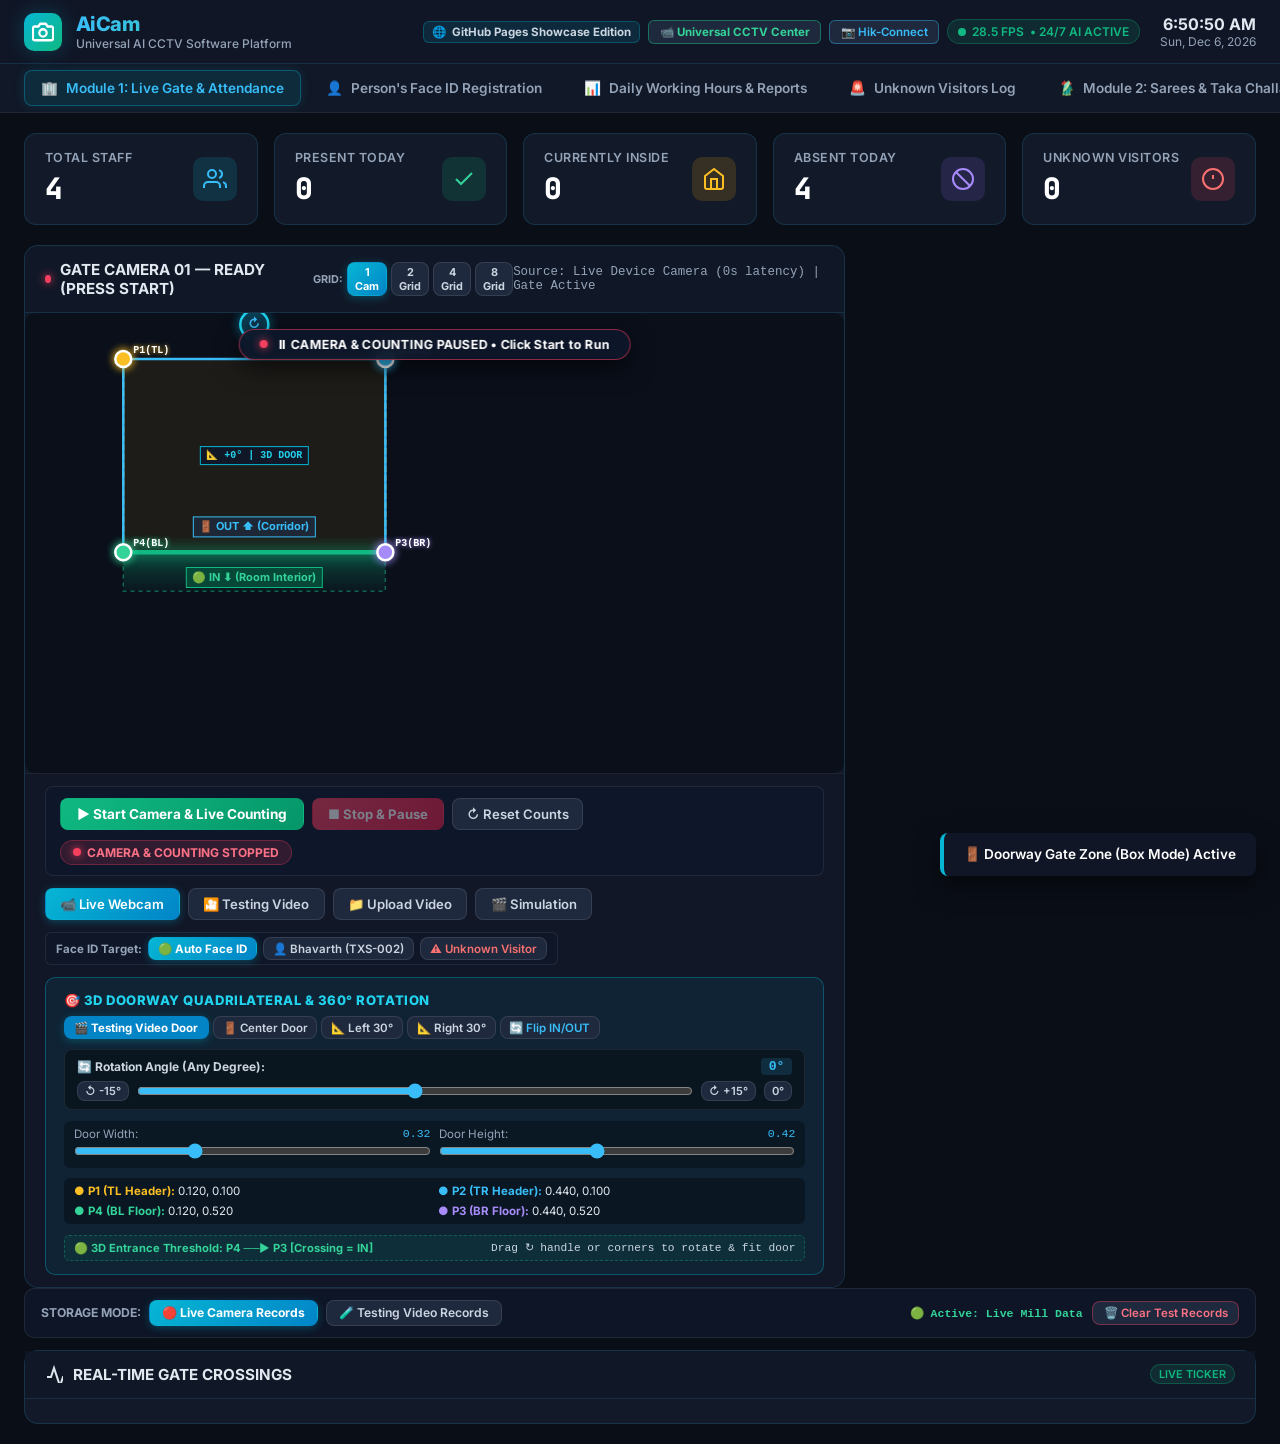
==== commit 6fe3c306: "feat: reset all count data preserving registered staff, ensure 4 staff 1 OUT 1 IN in test video, add" ====
--- a/index.html
+++ b/index.html
@@ -7,7 +7,7 @@
   <link rel="preconnect" href="https://fonts.googleapis.com">
   <link rel="preconnect" href="https://fonts.gstatic.com" crossorigin>
   <link href="https://fonts.googleapis.com/css2?family=Inter:wght@400;500;600;700;800&family=JetBrains+Mono:wght@500;700&display=swap" rel="stylesheet">
-  <link rel="stylesheet" href="./css/style.css?v=21.0">
+  <link rel="stylesheet" href="./css/style.css?v=26.0">
 </head>
 <body>
 
@@ -1055,6 +1055,6 @@
     </div>
   </div>
 
-  <script src="./js/app.js?v=21.0"></script>
+  <script src="./js/app.js?v=26.0"></script>
 </body>
 </html>
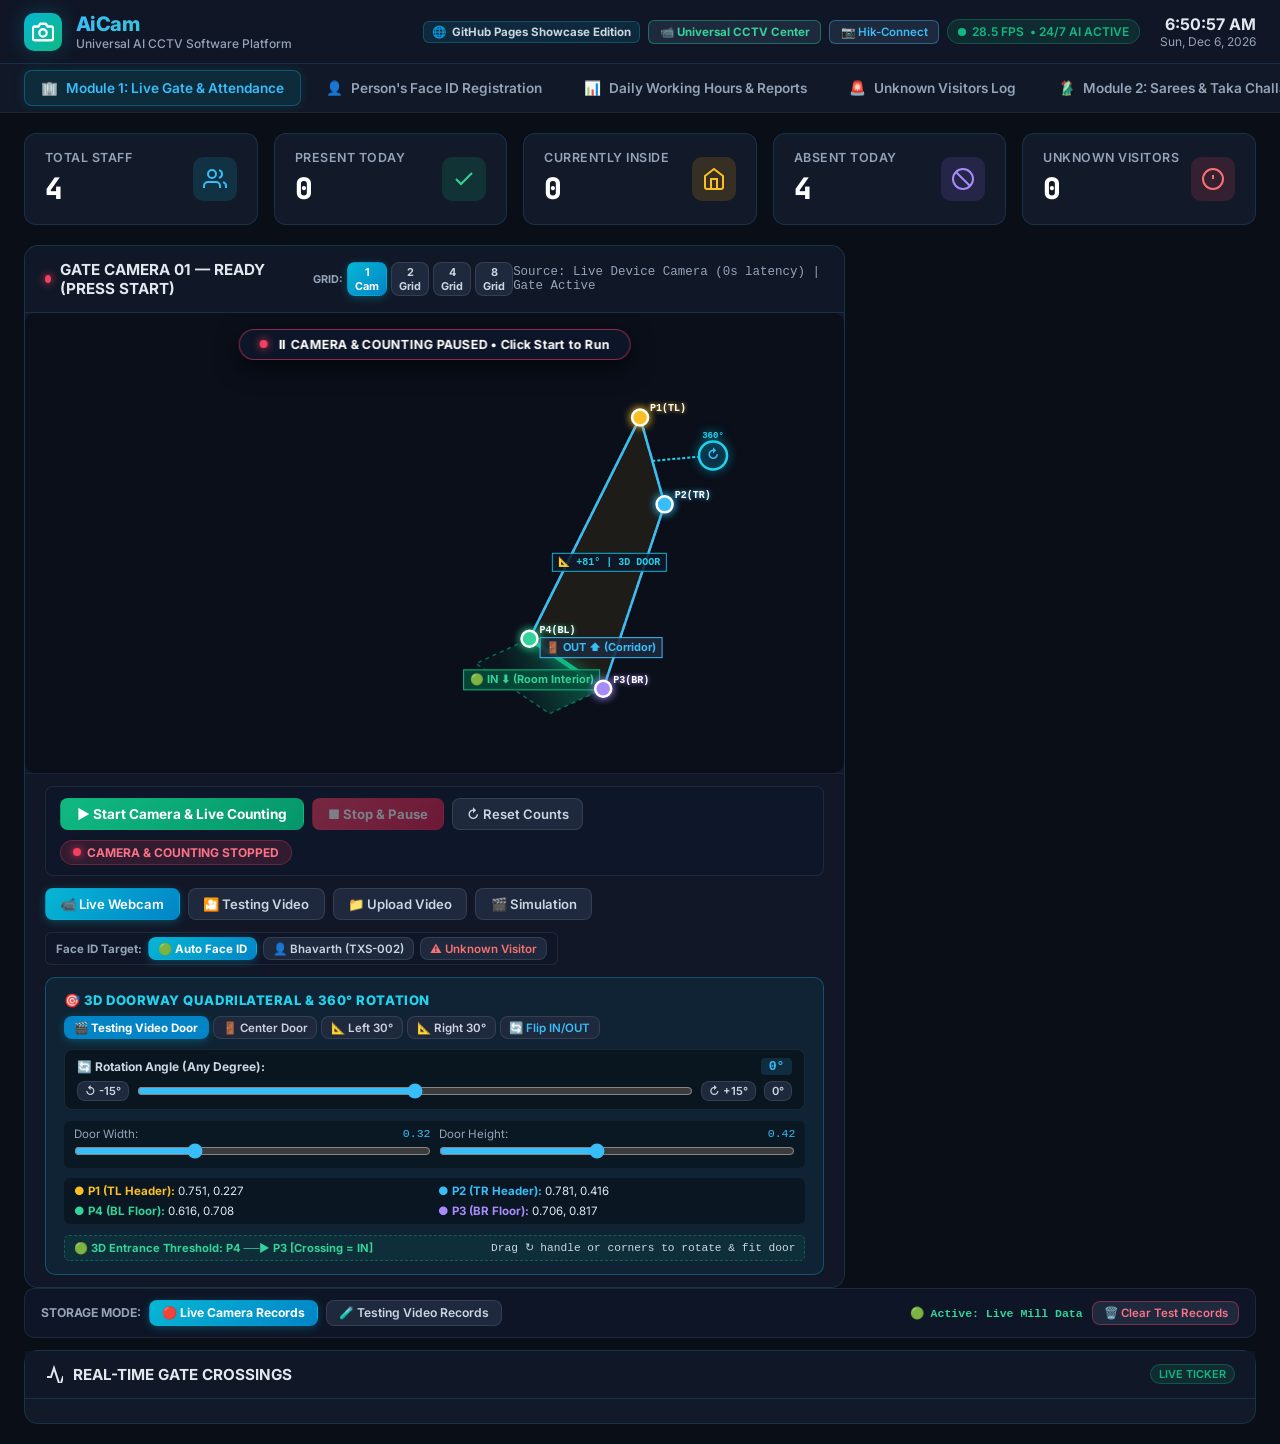
==== commit dc10bd45: "feat: default door quad coordinates to office door, resilient clear test records, and start 4 staff " ====
--- a/index.html
+++ b/index.html
@@ -7,7 +7,7 @@
   <link rel="preconnect" href="https://fonts.googleapis.com">
   <link rel="preconnect" href="https://fonts.gstatic.com" crossorigin>
   <link href="https://fonts.googleapis.com/css2?family=Inter:wght@400;500;600;700;800&family=JetBrains+Mono:wght@500;700&display=swap" rel="stylesheet">
-  <link rel="stylesheet" href="./css/style.css?v=26.0">
+  <link rel="stylesheet" href="./css/style.css?v=27.0">
 </head>
 <body>
 
@@ -292,10 +292,10 @@
 
                 <!-- 4 Editable Corners Display -->
                 <div style="display: grid; grid-template-columns: 1fr 1fr; gap: 6px; font-size: 0.72rem; font-family: monospace; background: rgba(0,0,0,0.35); padding: 6px 10px; border-radius: 6px;">
-                  <div><span style="color: #fbbf24; font-weight: 700;">● P1 (TL Header):</span> <span id="polyP1" style="color: #e2e8f0;">0.120, 0.100</span></div>
-                  <div><span style="color: #38bdf8; font-weight: 700;">● P2 (TR Header):</span> <span id="polyP2" style="color: #e2e8f0;">0.440, 0.100</span></div>
-                  <div><span style="color: #34d399; font-weight: 700;">● P4 (BL Floor):</span> <span id="polyP4" style="color: #e2e8f0;">0.120, 0.520</span></div>
-                  <div><span style="color: #a78bfa; font-weight: 700;">● P3 (BR Floor):</span> <span id="polyP3" style="color: #e2e8f0;">0.440, 0.520</span></div>
+                  <div><span style="color: #fbbf24; font-weight: 700;">● P1 (TL Header):</span> <span id="polyP1" style="color: #e2e8f0;">0.751, 0.227</span></div>
+                  <div><span style="color: #38bdf8; font-weight: 700;">● P2 (TR Header):</span> <span id="polyP2" style="color: #e2e8f0;">0.781, 0.416</span></div>
+                  <div><span style="color: #34d399; font-weight: 700;">● P4 (BL Floor):</span> <span id="polyP4" style="color: #e2e8f0;">0.616, 0.708</span></div>
+                  <div><span style="color: #a78bfa; font-weight: 700;">● P3 (BR Floor):</span> <span id="polyP3" style="color: #e2e8f0;">0.706, 0.817</span></div>
                 </div>
 
                 <!-- 3D Direction & Threshold Indicator Note -->
@@ -1055,6 +1055,6 @@
     </div>
   </div>
 
-  <script src="./js/app.js?v=26.0"></script>
+  <script src="./js/app.js?v=27.0"></script>
 </body>
 </html>
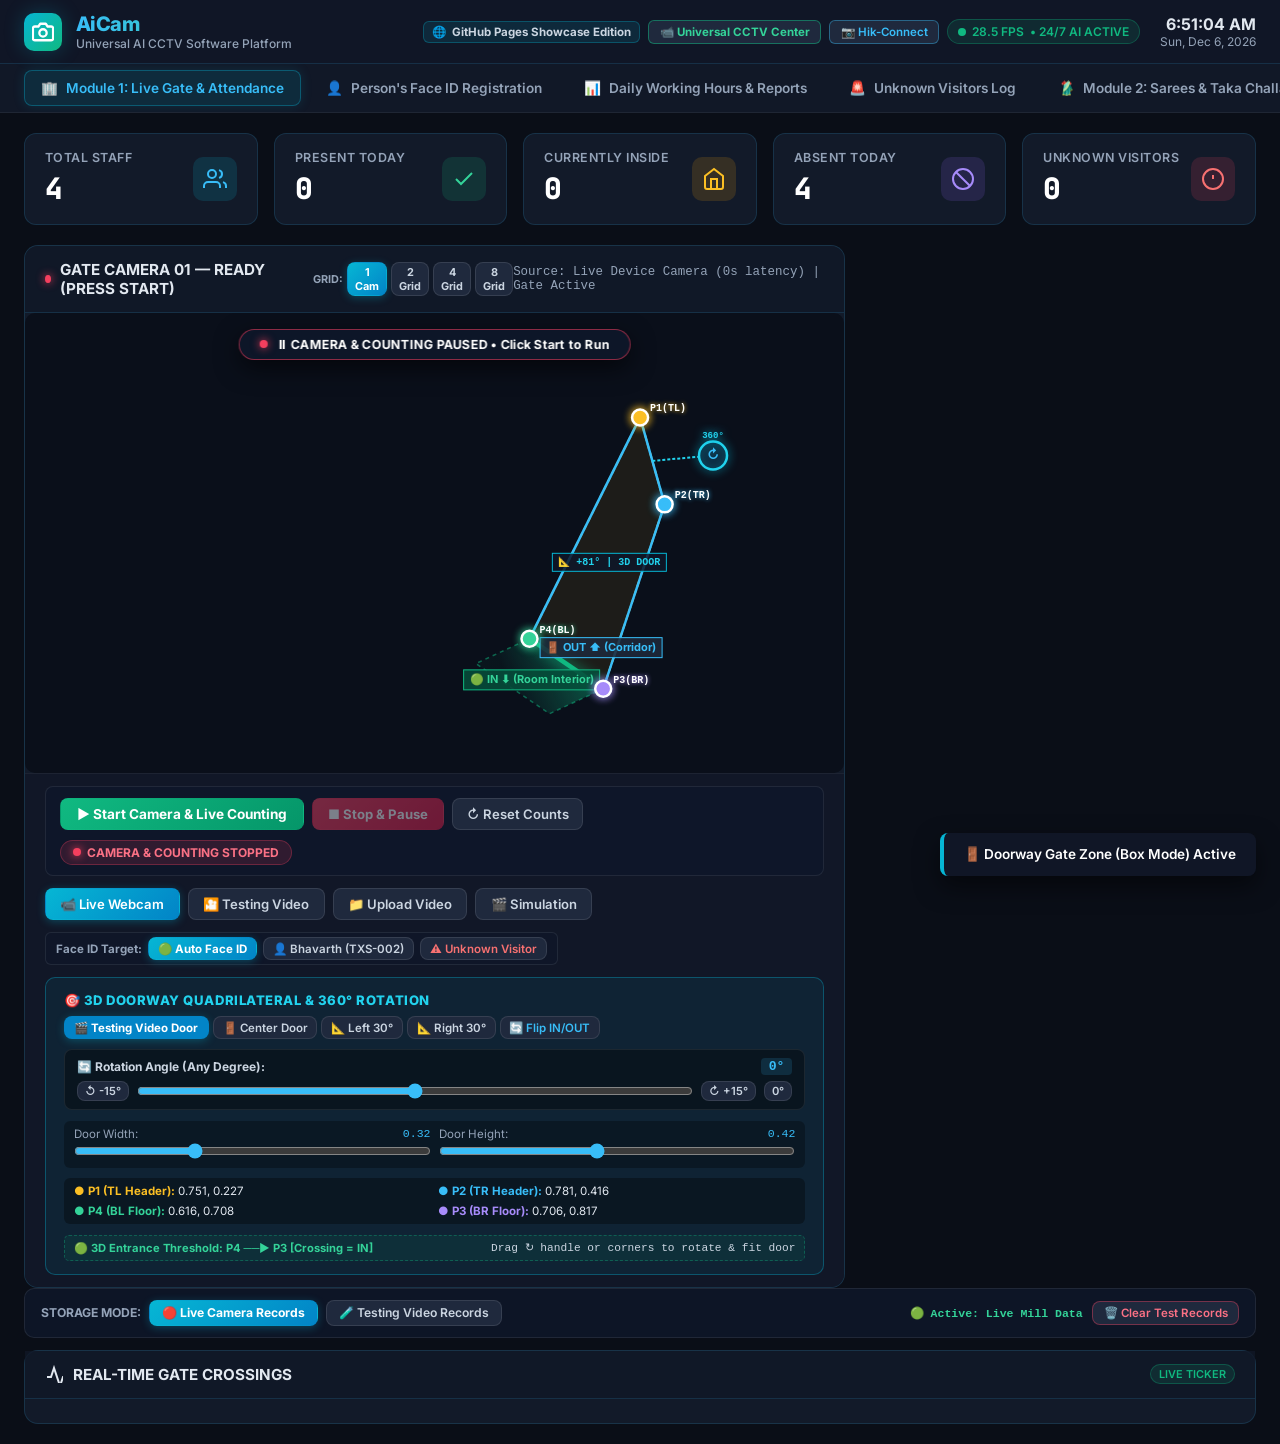
==== commit 7dfe5bc5: "Fix testing video attendance logging, tailgating support, zero-delay unknown snapshots, and universa" ====
--- a/index.html
+++ b/index.html
@@ -7,7 +7,7 @@
   <link rel="preconnect" href="https://fonts.googleapis.com">
   <link rel="preconnect" href="https://fonts.gstatic.com" crossorigin>
   <link href="https://fonts.googleapis.com/css2?family=Inter:wght@400;500;600;700;800&family=JetBrains+Mono:wght@500;700&display=swap" rel="stylesheet">
-  <link rel="stylesheet" href="./css/style.css?v=27.0">
+  <link rel="stylesheet" href="./css/style.css?v=29.0">
 </head>
 <body>
 
@@ -1055,6 +1055,6 @@
     </div>
   </div>
 
-  <script src="./js/app.js?v=27.0"></script>
+  <script src="./js/app.js?v=29.0"></script>
 </body>
 </html>
--- a/css/style.css
+++ b/css/style.css
@@ -865,16 +865,34 @@
   }
 }
 
-.staff-thumb {
-    cursor: pointer;
-    transition: transform 0.2s ease, box-shadow 0.2s ease;
-}
-.staff-thumb:hover {
-    transform: scale(1.15);
-    box-shadow: 0 0 14px rgba(6, 182, 212, 0.7);
-    outline: 2px solid #22d3ee;
-}
-
-.staff-thumb:active {
-    transform: scale(0.95);
-}
+/* Universal Big Screen Clickable Photos across Entire Project */
+.staff-thumb,
+.snapshot-img,
+.snapshot-card img,
+#staffGridContainer img,
+#attendanceTableBody img,
+#regPhotoPreview,
+.clickable-photo {
+    cursor: pointer !important;
+    transition: transform 0.2s ease, box-shadow 0.2s ease !important;
+}
+.staff-thumb:hover,
+.snapshot-img:hover,
+.snapshot-card img:hover,
+#staffGridContainer img:hover,
+#attendanceTableBody img:hover,
+#regPhotoPreview:hover,
+.clickable-photo:hover {
+    transform: scale(1.08) !important;
+    box-shadow: 0 0 16px rgba(56, 189, 248, 0.75) !important;
+    outline: 2px solid #38bdf8 !important;
+}
+.staff-thumb:active,
+.snapshot-img:active,
+.snapshot-card img:active,
+#staffGridContainer img:active,
+#attendanceTableBody img:active,
+#regPhotoPreview:active,
+.clickable-photo:active {
+    transform: scale(0.96) !important;
+}
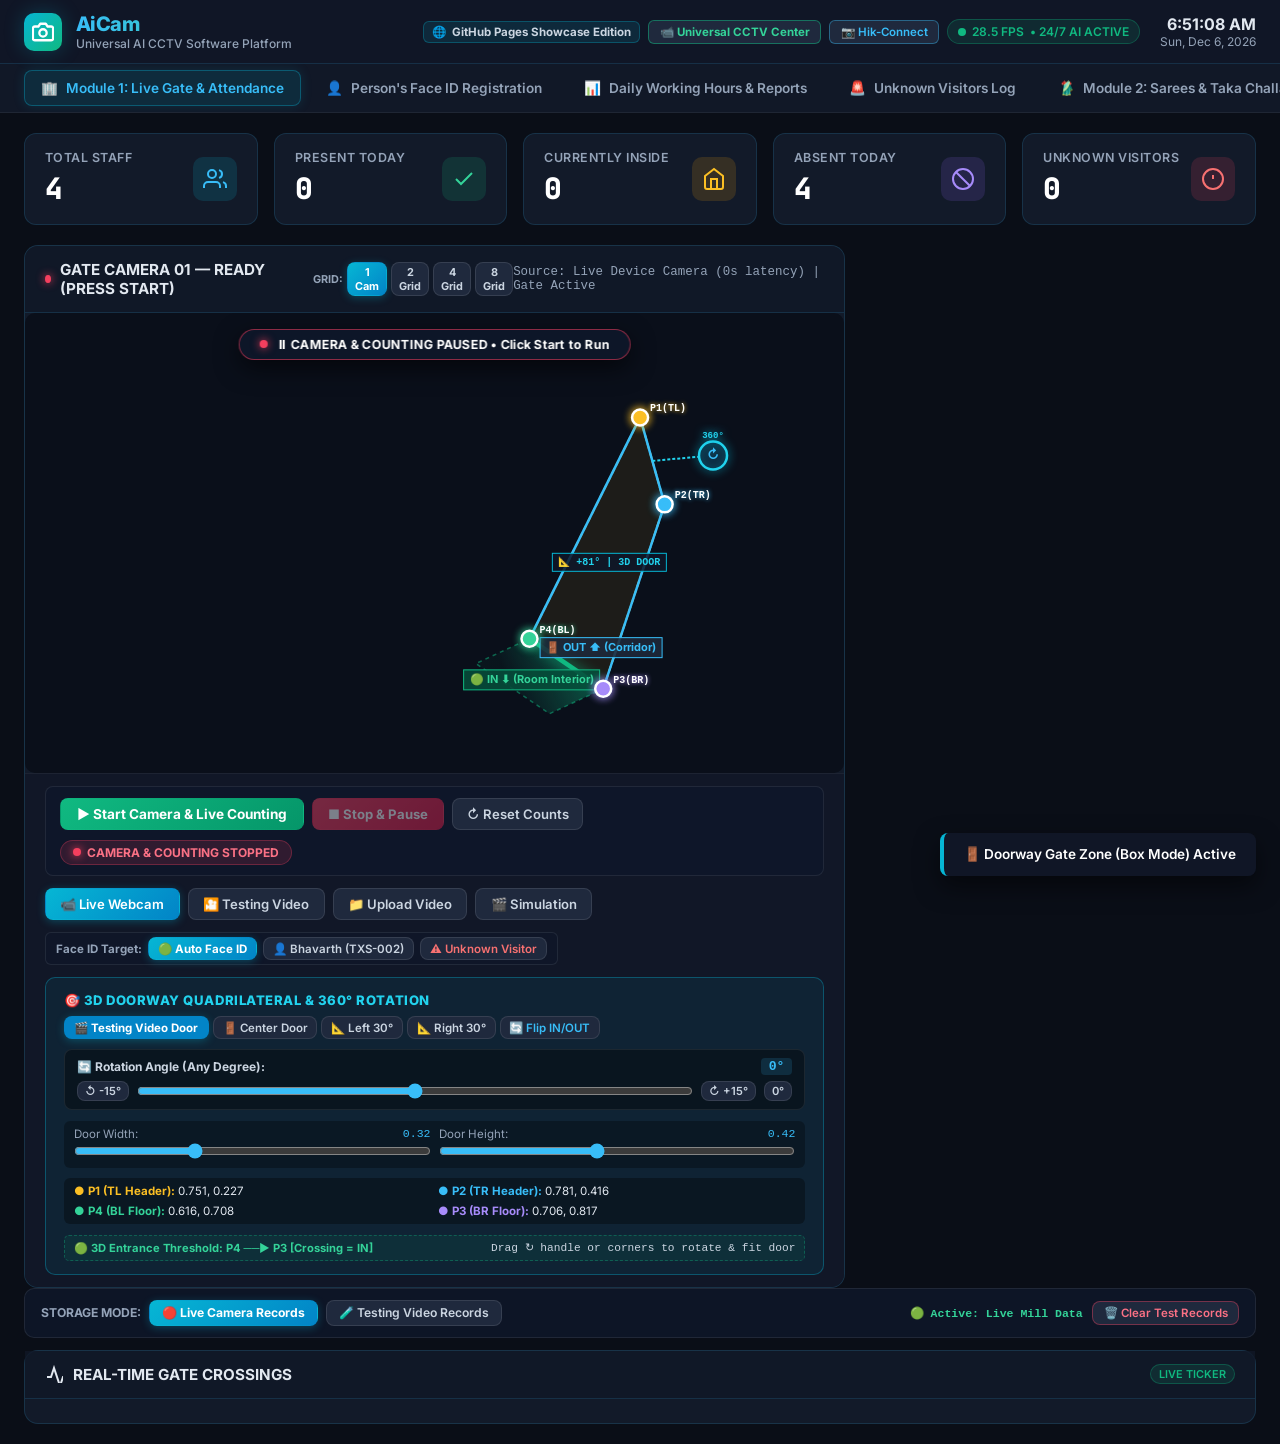
==== commit 43560f06: "Fix unclosed modal bug restoring full-screen photo lightbox, stop testing video after 1 playback, re" ====
--- a/index.html
+++ b/index.html
@@ -7,7 +7,7 @@
   <link rel="preconnect" href="https://fonts.googleapis.com">
   <link rel="preconnect" href="https://fonts.gstatic.com" crossorigin>
   <link href="https://fonts.googleapis.com/css2?family=Inter:wght@400;500;600;700;800&family=JetBrains+Mono:wght@500;700&display=swap" rel="stylesheet">
-  <link rel="stylesheet" href="./css/style.css?v=29.0">
+  <link rel="stylesheet" href="./css/style.css?v=30.0">
 </head>
 <body>
 
@@ -800,6 +800,7 @@
         </div>
       </form>
     </div>
+  </div>
   
   <!-- HIKVISION & HIK-CONNECT CAMERA INTEGRATION MODAL -->
   <div id="hikConnectModal" class="lightbox-overlay" style="display: none;" onclick="closeHikConnectModal(event)">
@@ -1055,6 +1056,6 @@
     </div>
   </div>
 
-  <script src="./js/app.js?v=29.0"></script>
+  <script src="./js/app.js?v=30.0"></script>
 </body>
 </html>
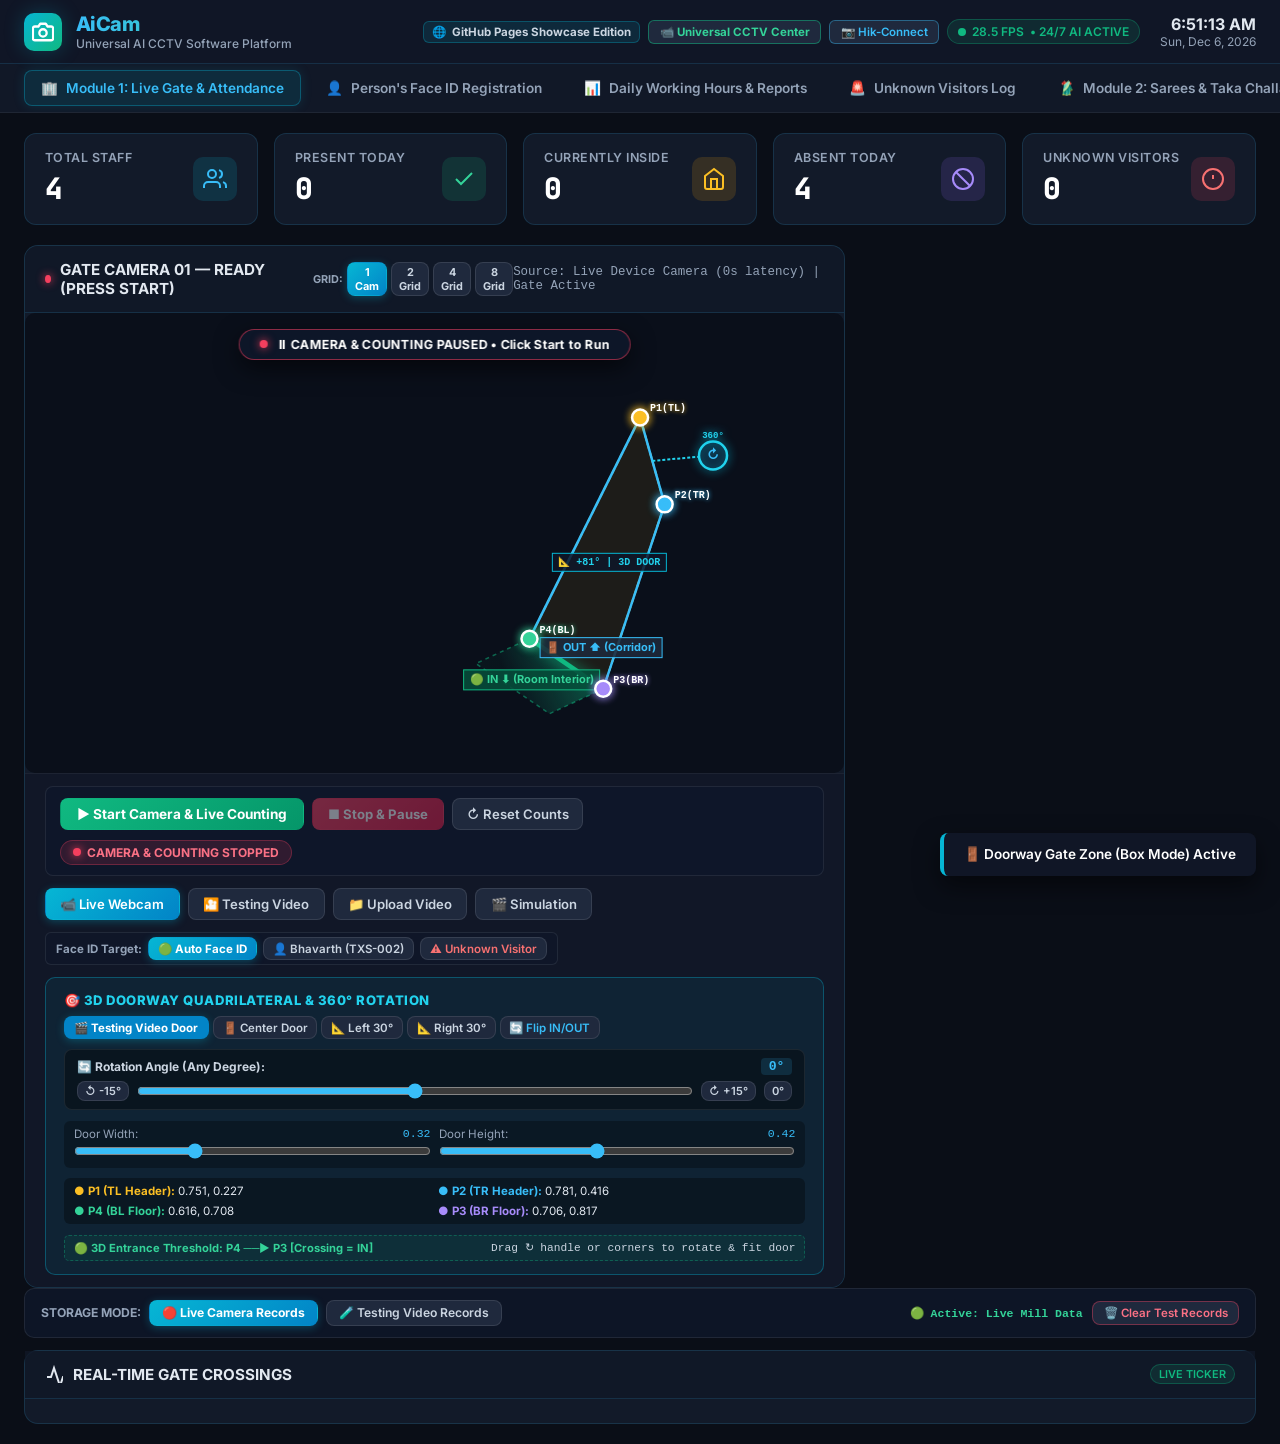
==== commit 9ecdd7be: "Fix scrolling lock during live testing video, optimize polling rate, ensure smooth page scrolling ac" ====
--- a/index.html
+++ b/index.html
@@ -7,7 +7,7 @@
   <link rel="preconnect" href="https://fonts.googleapis.com">
   <link rel="preconnect" href="https://fonts.gstatic.com" crossorigin>
   <link href="https://fonts.googleapis.com/css2?family=Inter:wght@400;500;600;700;800&family=JetBrains+Mono:wght@500;700&display=swap" rel="stylesheet">
-  <link rel="stylesheet" href="./css/style.css?v=30.0">
+  <link rel="stylesheet" href="./css/style.css?v=31.0">
 </head>
 <body>
 
@@ -1056,6 +1056,6 @@
     </div>
   </div>
 
-  <script src="./js/app.js?v=30.0"></script>
+  <script src="./js/app.js?v=31.0"></script>
 </body>
 </html>
--- a/css/style.css
+++ b/css/style.css
@@ -24,6 +24,12 @@
   font-family: 'Inter', -apple-system, BlinkMacSystemFont, 'Segoe UI', Roboto, sans-serif;
 }
 
+html {
+  overflow-x: hidden;
+  overflow-y: auto !important;
+  scroll-behavior: smooth;
+}
+
 body {
   background-color: var(--bg-primary);
   color: var(--text-main);
@@ -31,6 +37,13 @@
   display: flex;
   flex-direction: column;
   overflow-x: hidden;
+  overflow-y: auto !important;
+  scroll-behavior: smooth;
+}
+
+.tab-content-pane {
+  overflow-y: visible !important;
+  min-height: 60vh;
 }
 
 /* Scrollbar */
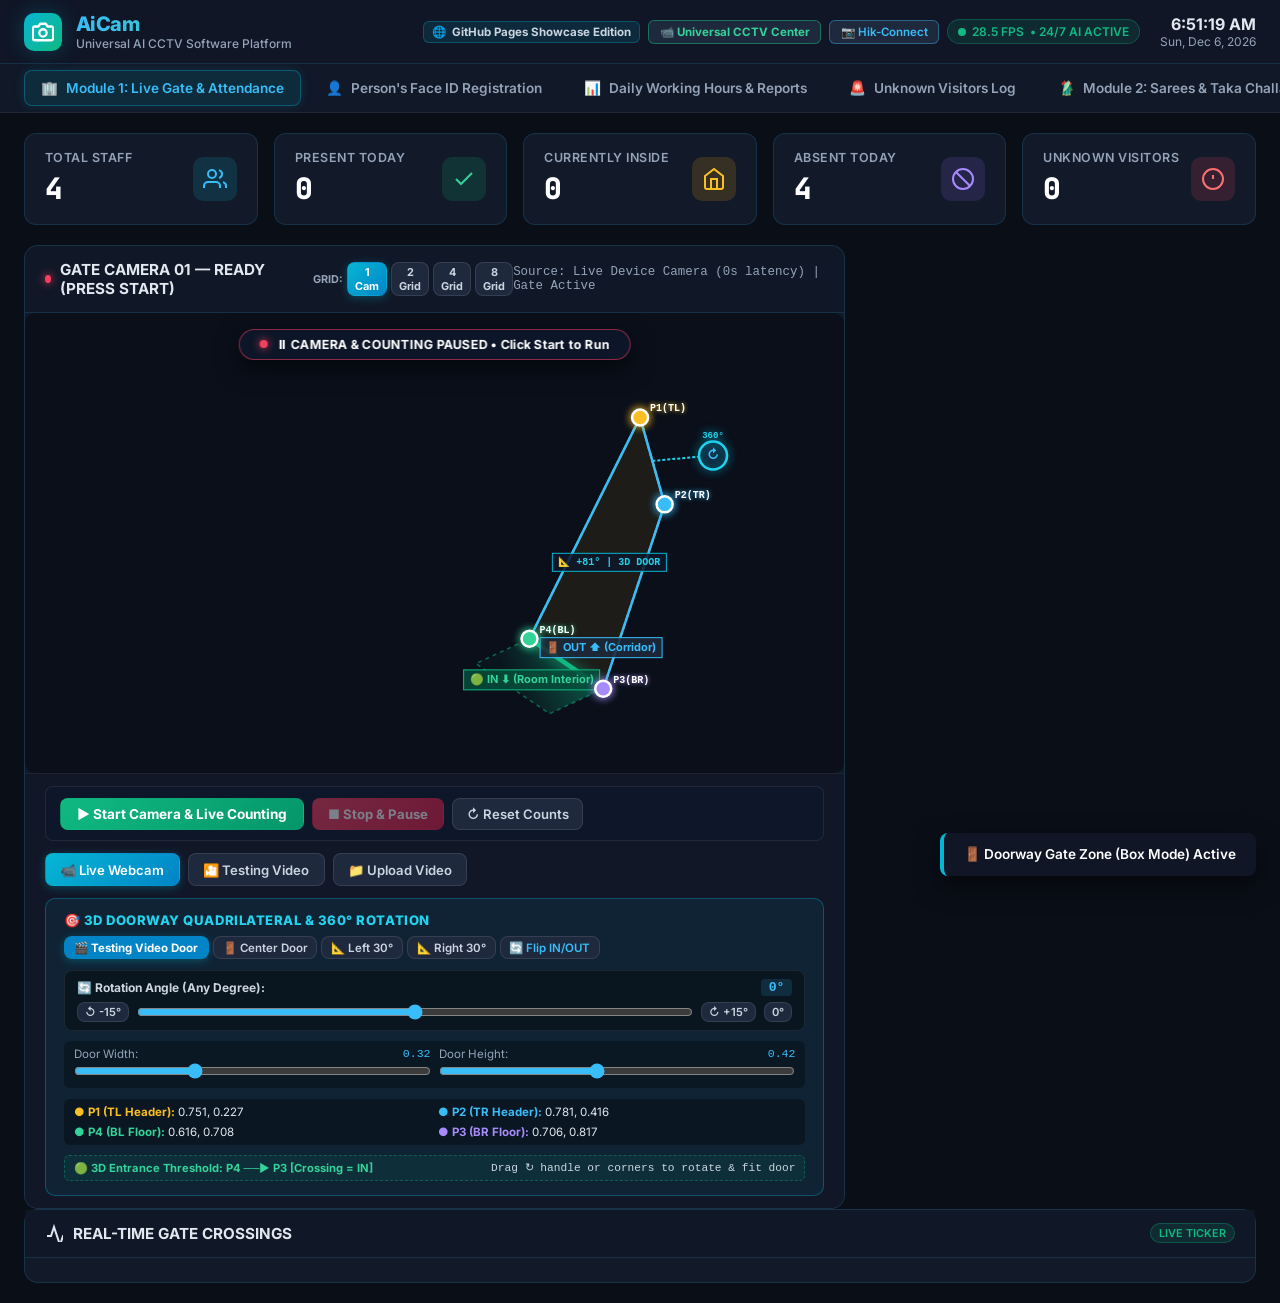
==== commit 574ce0e0: "Eliminate predicted staff counts, enforce video passage ground truth, implement 2-angle unknown visi" ====
--- a/index.html
+++ b/index.html
@@ -7,7 +7,7 @@
   <link rel="preconnect" href="https://fonts.googleapis.com">
   <link rel="preconnect" href="https://fonts.gstatic.com" crossorigin>
   <link href="https://fonts.googleapis.com/css2?family=Inter:wght@400;500;600;700;800&family=JetBrains+Mono:wght@500;700&display=swap" rel="stylesheet">
-  <link rel="stylesheet" href="./css/style.css?v=31.0">
+  <link rel="stylesheet" href="./css/style.css?v=33.0">
 </head>
 <body>
 
@@ -197,7 +197,7 @@
           <div class="cam-controls-bar" style="flex-direction: column; gap: 0.75rem; align-items: stretch; padding-top: 0.75rem;">
 
             <!-- Row 1: Primary Controls (Start / Stop / Reset / Status) -->
-            <div style="display: flex; gap: 0.6rem; align-items: center; justify-content: space-between; flex-wrap: wrap; background: rgba(15,23,42,0.92); padding: 0.65rem 0.85rem; border-radius: 8px; border: 1px solid rgba(255,255,255,0.08);">
+            <div style="display: flex; gap: 0.6rem; align-items: center; justify-content: flex-start; flex-wrap: wrap; background: rgba(15,23,42,0.92); padding: 0.65rem 0.85rem; border-radius: 8px; border: 1px solid rgba(255,255,255,0.08);">
               <div style="display: flex; gap: 0.5rem; align-items: center; flex-wrap: wrap;">
                 <button id="btnStartCounting" class="btn btn-emerald" style="padding: 0.45rem 1rem; font-weight: 700; font-size: 0.85rem;" onclick="startLiveCounting()">
                   &#9654; Start Camera &amp; Live Counting
@@ -209,15 +209,9 @@
                   &#8635; Reset Counts
                 </button>
               </div>
-
-              <!-- Live Counting Status Badge -->
-              <div id="countingStatusBadge" style="display: flex; align-items: center; gap: 6px; font-size: 0.75rem; font-weight: 700; color: #fb7185; background: rgba(244,63,94,0.15); border: 1px solid rgba(244,63,94,0.3); padding: 4px 12px; border-radius: 20px;">
-                <span class="pulse-dot" id="statusDot" style="background: #f43f5e; box-shadow: 0 0 8px #f43f5e; animation: none;"></span>
-                <span id="countingStatusText">CAMERA &amp; COUNTING STOPPED</span>
-              </div>
-            </div>
-
-            <!-- Row 2: Clean Video Source + Target Selector -->
+            </div>
+
+            <!-- Row 2: Clean Video Source Selector -->
             <div style="display: flex; justify-content: space-between; align-items: center; flex-wrap: wrap; gap: 0.75rem;">
 
               <!-- Clean Source Selector (No repetition) -->
@@ -232,17 +226,6 @@
                   &#128193; Upload Video
                 </label>
                 <input type="file" id="videoFileInput" accept="video/*" style="display: none;" />
-                <button id="btnSrcSim" class="btn btn-secondary" onclick="runSimulatedGateEvent()" title="Run CCTV Simulation Pass & Capture Unknown Visitor">
-                  &#127916; Simulation
-                </button>
-              </div>
-
-              <!-- Biometric Target Selection -->
-              <div style="display: flex; align-items: center; gap: 0.4rem; background: rgba(15,23,42,0.7); padding: 4px 10px; border-radius: 6px; border: 1px solid rgba(255,255,255,0.08);">
-                <span style="font-size: 0.72rem; color: #94a3b8; font-weight: 700;">Face ID Target:</span>
-                <button id="btnTargetAuto" class="btn btn-primary" style="padding: 0.22rem 0.55rem; font-size: 0.72rem; font-weight: 700;" onclick="setGatePersonTarget('auto')">&#128994; Auto Face ID</button>
-                <button id="btnTargetStaff" class="btn btn-secondary" style="padding: 0.22rem 0.55rem; font-size: 0.72rem;" onclick="setGatePersonTarget('bhavarth')">&#128100; Bhavarth (TXS-002)</button>
-                <button id="btnTargetUnknown" class="btn btn-secondary" style="padding: 0.22rem 0.55rem; font-size: 0.72rem; color: #f87171;" onclick="setGatePersonTarget('unknown')">&#9888;&#65039; Unknown Visitor</button>
               </div>
 
               <!-- Gate Geometry & Zone Editor Panel -->
@@ -315,26 +298,6 @@
           <!-- Dynamically populated camera feed tiles -->
         </div>
 
-        <!-- Live vs Testing Video Storage Mode Selector -->
-        <div style="background: rgba(15,23,42,0.85); border: 1px solid rgba(255,255,255,0.08); border-radius: 10px; padding: 0.65rem 1rem; margin-bottom: 0.75rem; display: flex; justify-content: space-between; align-items: center; flex-wrap: wrap; gap: 0.6rem;">
-          <div style="display: flex; gap: 0.5rem; align-items: center;">
-            <span style="font-size: 0.76rem; font-weight: 700; color: #94a3b8; text-transform: uppercase;">Storage Mode:</span>
-            <button id="btnViewLiveRecords" class="btn btn-primary" style="padding: 0.3rem 0.75rem; font-size: 0.76rem; font-weight: 700;" onclick="switchStorageMode('live')">
-              🔴 Live Camera Records
-            </button>
-            <button id="btnViewTestRecords" class="btn btn-secondary" style="padding: 0.3rem 0.75rem; font-size: 0.76rem;" onclick="switchStorageMode('testing')">
-              🧪 Testing Video Records
-            </button>
-          </div>
-          <div style="display: flex; align-items: center; gap: 0.6rem;">
-            <span id="storageModeBadge" style="font-size: 0.72rem; font-family: monospace; color: #34d399; font-weight: 700;">
-              🟢 Active: Live Mill Data
-            </span>
-            <button id="btnClearTestRecordsBtn" class="btn btn-secondary" style="padding: 0.25rem 0.65rem; font-size: 0.72rem; border-color: rgba(244,63,94,0.4); color: #fb7185;" onclick="clearTestRecordsNow()">
-              🗑️ Clear Test Records
-            </button>
-          </div>
-        </div>
 
         <!-- Live Gate Events Ticker -->
         <div class="feed-card">
@@ -417,13 +380,16 @@
       
       <!-- Source-Separated Attendance Selector -->
       <div style="display: flex; justify-content: space-between; align-items: center; background: rgba(15,23,42,0.7); padding: 0.65rem 1rem; border-radius: 10px; border: 1px solid rgba(255,255,255,0.08); margin-bottom: 1rem; flex-wrap: wrap; gap: 0.75rem;">
-        <div style="display: flex; gap: 0.6rem; align-items: center;">
+        <div style="display: flex; gap: 0.6rem; align-items: center; flex-wrap: wrap;">
           <span style="font-size: 0.8rem; font-weight: 700; color: #94a3b8; text-transform: uppercase; letter-spacing: 0.03em;">Attendance Mode:</span>
           <button id="btnReportsViewLive" class="btn btn-primary" style="padding: 0.35rem 0.85rem; font-size: 0.78rem; font-weight: 700;" onclick="setReportsViewMode('live')">
             🎥 Live Camera Records
           </button>
           <button id="btnReportsViewTest" class="btn btn-secondary" style="padding: 0.35rem 0.85rem; font-size: 0.78rem;" onclick="setReportsViewMode('testing')">
             🎬 Testing Video Records
+          </button>
+          <button id="btnClearTestRecordsBtn" class="btn btn-secondary" style="padding: 0.35rem 0.75rem; font-size: 0.78rem; border-color: rgba(244,63,94,0.4); color: #fb7185; display: none;" onclick="clearTestRecordsNow()" title="Clear testing video attendance and event records">
+            🗑️ Clear Test Records
           </button>
         </div>
         <div id="reportSourceBanner" style="font-size: 0.78rem; font-family: monospace; color: #34d399; font-weight: 700; display: flex; align-items: center; gap: 6px;">
@@ -1056,6 +1022,6 @@
     </div>
   </div>
 
-  <script src="./js/app.js?v=31.0"></script>
+  <script src="./js/app.js?v=33.0"></script>
 </body>
 </html>
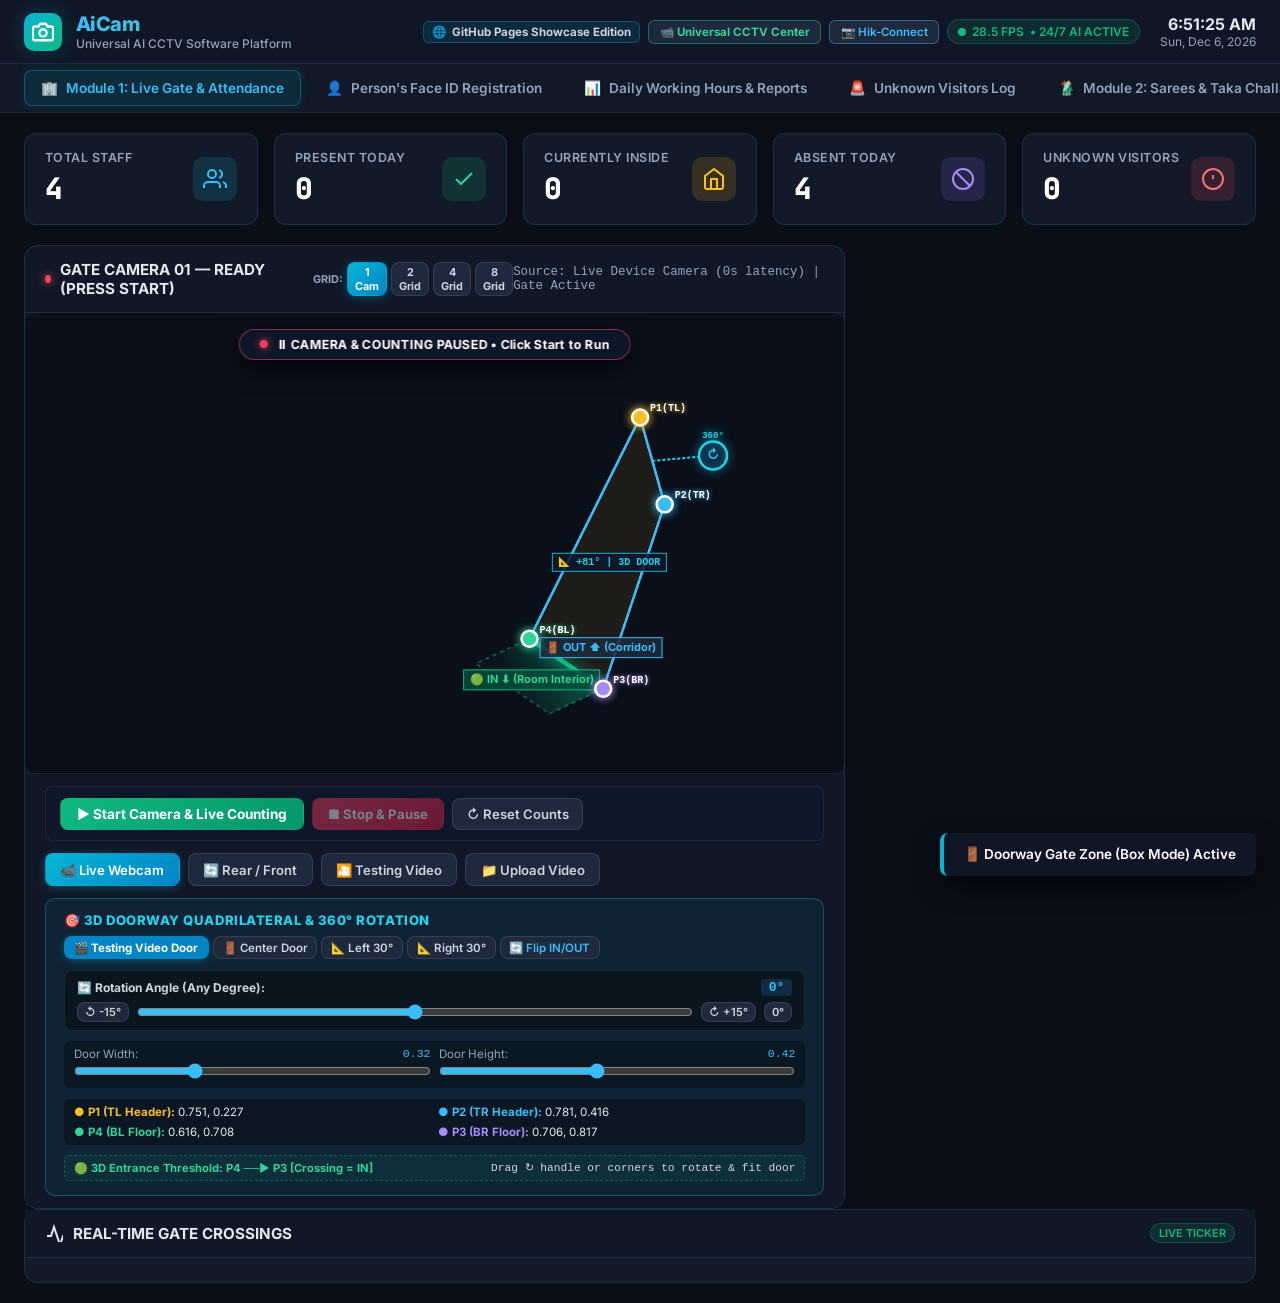
==== commit 85a13094: "Fix mobile Live Webcam startup with progressive fallback, add Rear/Front camera flip, and add live b" ====
--- a/index.html
+++ b/index.html
@@ -7,7 +7,7 @@
   <link rel="preconnect" href="https://fonts.googleapis.com">
   <link rel="preconnect" href="https://fonts.gstatic.com" crossorigin>
   <link href="https://fonts.googleapis.com/css2?family=Inter:wght@400;500;600;700;800&family=JetBrains+Mono:wght@500;700&display=swap" rel="stylesheet">
-  <link rel="stylesheet" href="./css/style.css?v=33.0">
+  <link rel="stylesheet" href="./css/style.css?v=34.0">
 </head>
 <body>
 
@@ -167,7 +167,7 @@
 
             <!-- 2. Real Video / Webcam Player (used on GitHub Pages or standalone browser mode with 0-sec delay) -->
             <video id="html5VideoPlayer"
-                   src=""
+                   autoplay
                    playsinline
                    muted
                    crossorigin="anonymous"
@@ -218,6 +218,9 @@
               <div class="source-selector" style="flex-wrap: wrap; margin: 0;">
                 <button id="btnSrcWebcam" class="btn btn-primary" onclick="setVideoSource('webcam')">
                   &#128249; Live Webcam
+                </button>
+                <button id="btnFlipCamera" class="btn btn-secondary" onclick="flipDeviceCamera()" title="Switch between Rear and Front camera on Mobile">
+                  &#128260; Rear / Front
                 </button>
                 <button id="btnSrcTestVideo" class="btn btn-secondary" onclick="setVideoSource('file')" title="Load testing video.mp4">
                   &#127910; Testing Video
@@ -1022,6 +1025,6 @@
     </div>
   </div>
 
-  <script src="./js/app.js?v=33.0"></script>
+  <script src="./js/app.js?v=34.0"></script>
 </body>
 </html>
